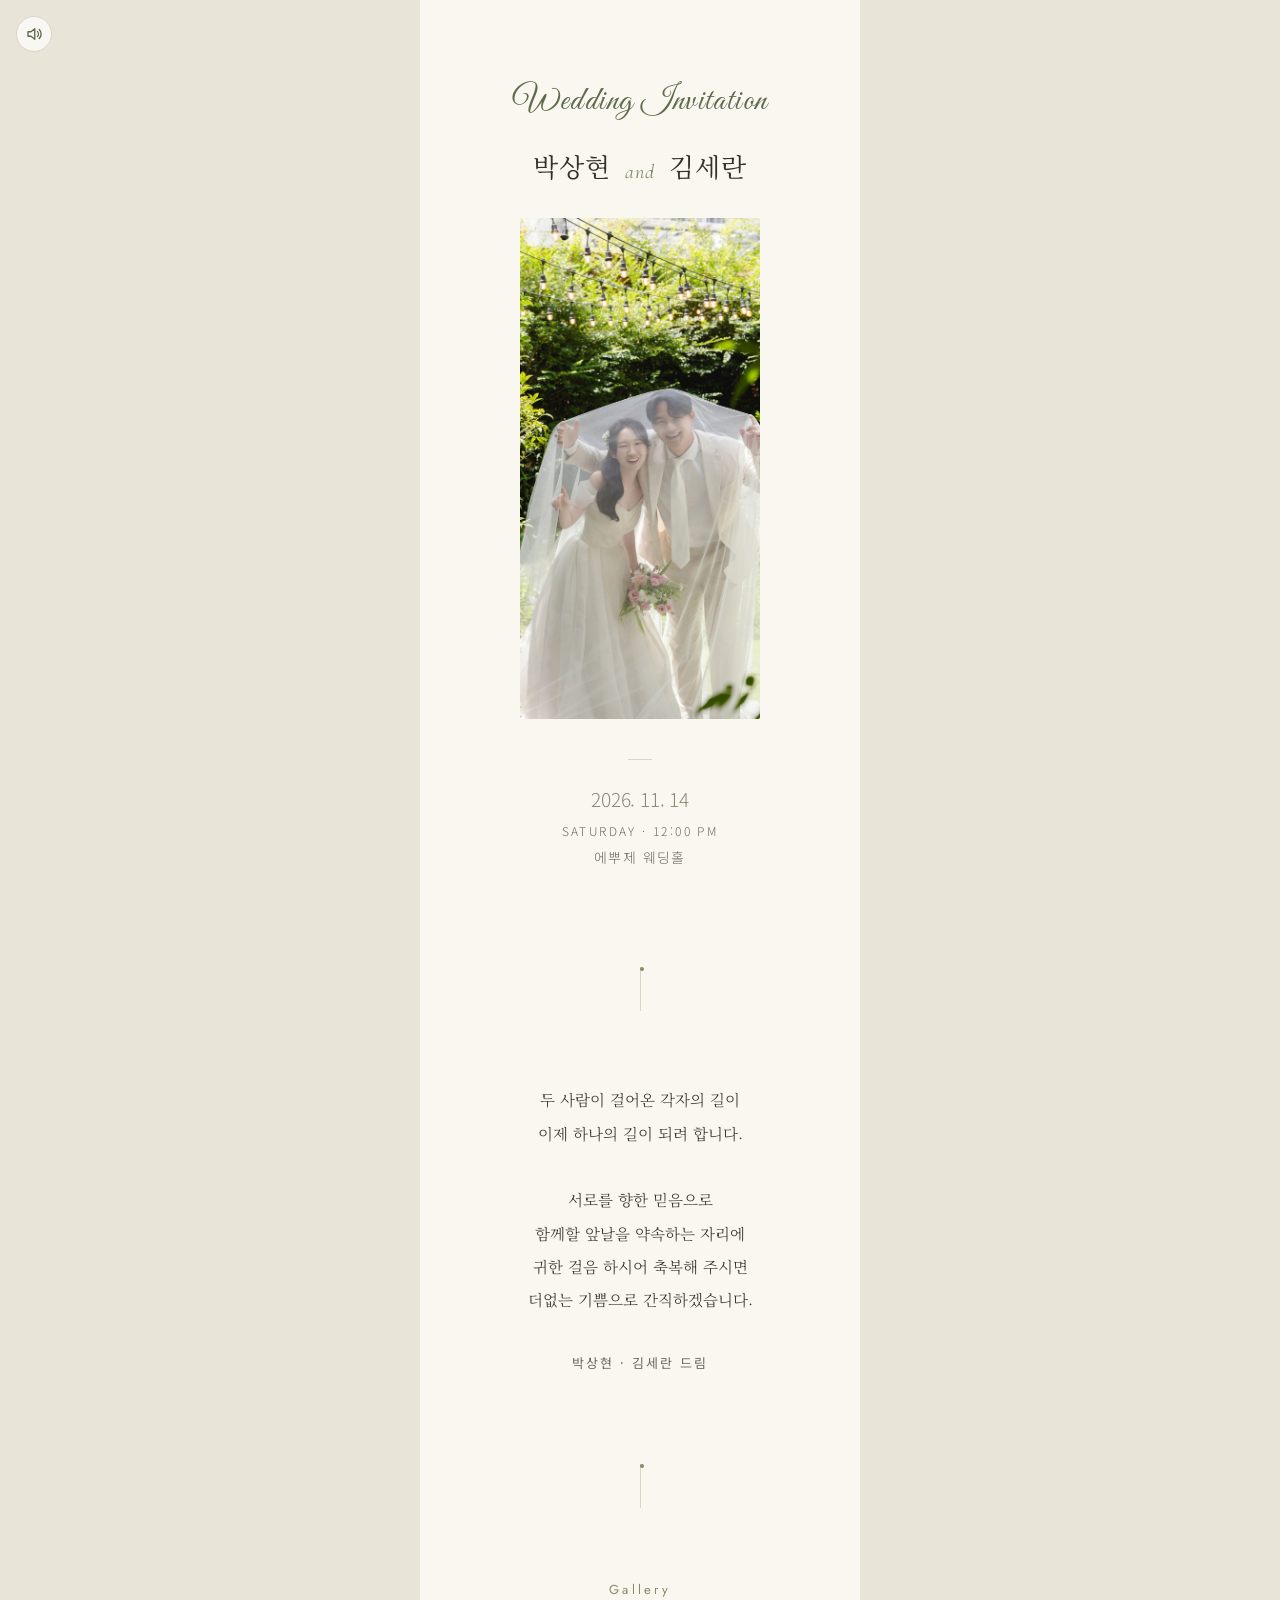
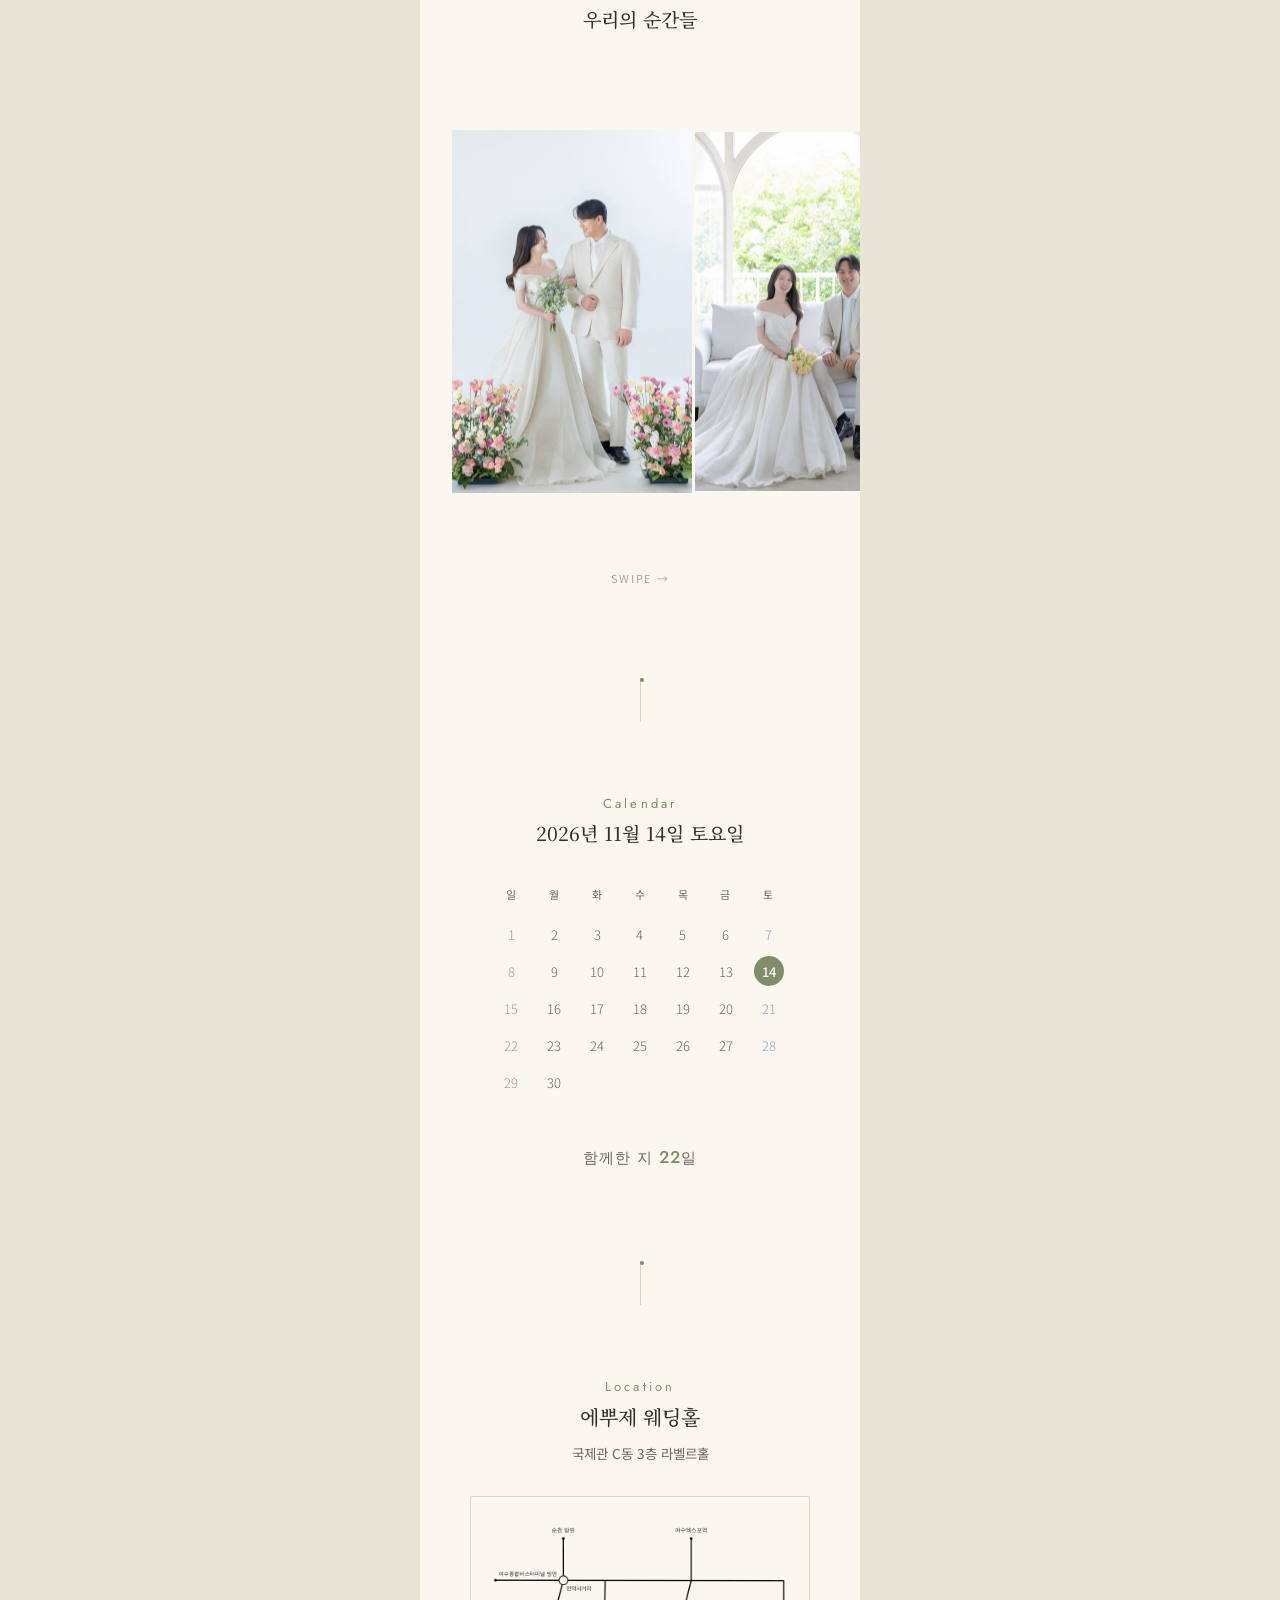
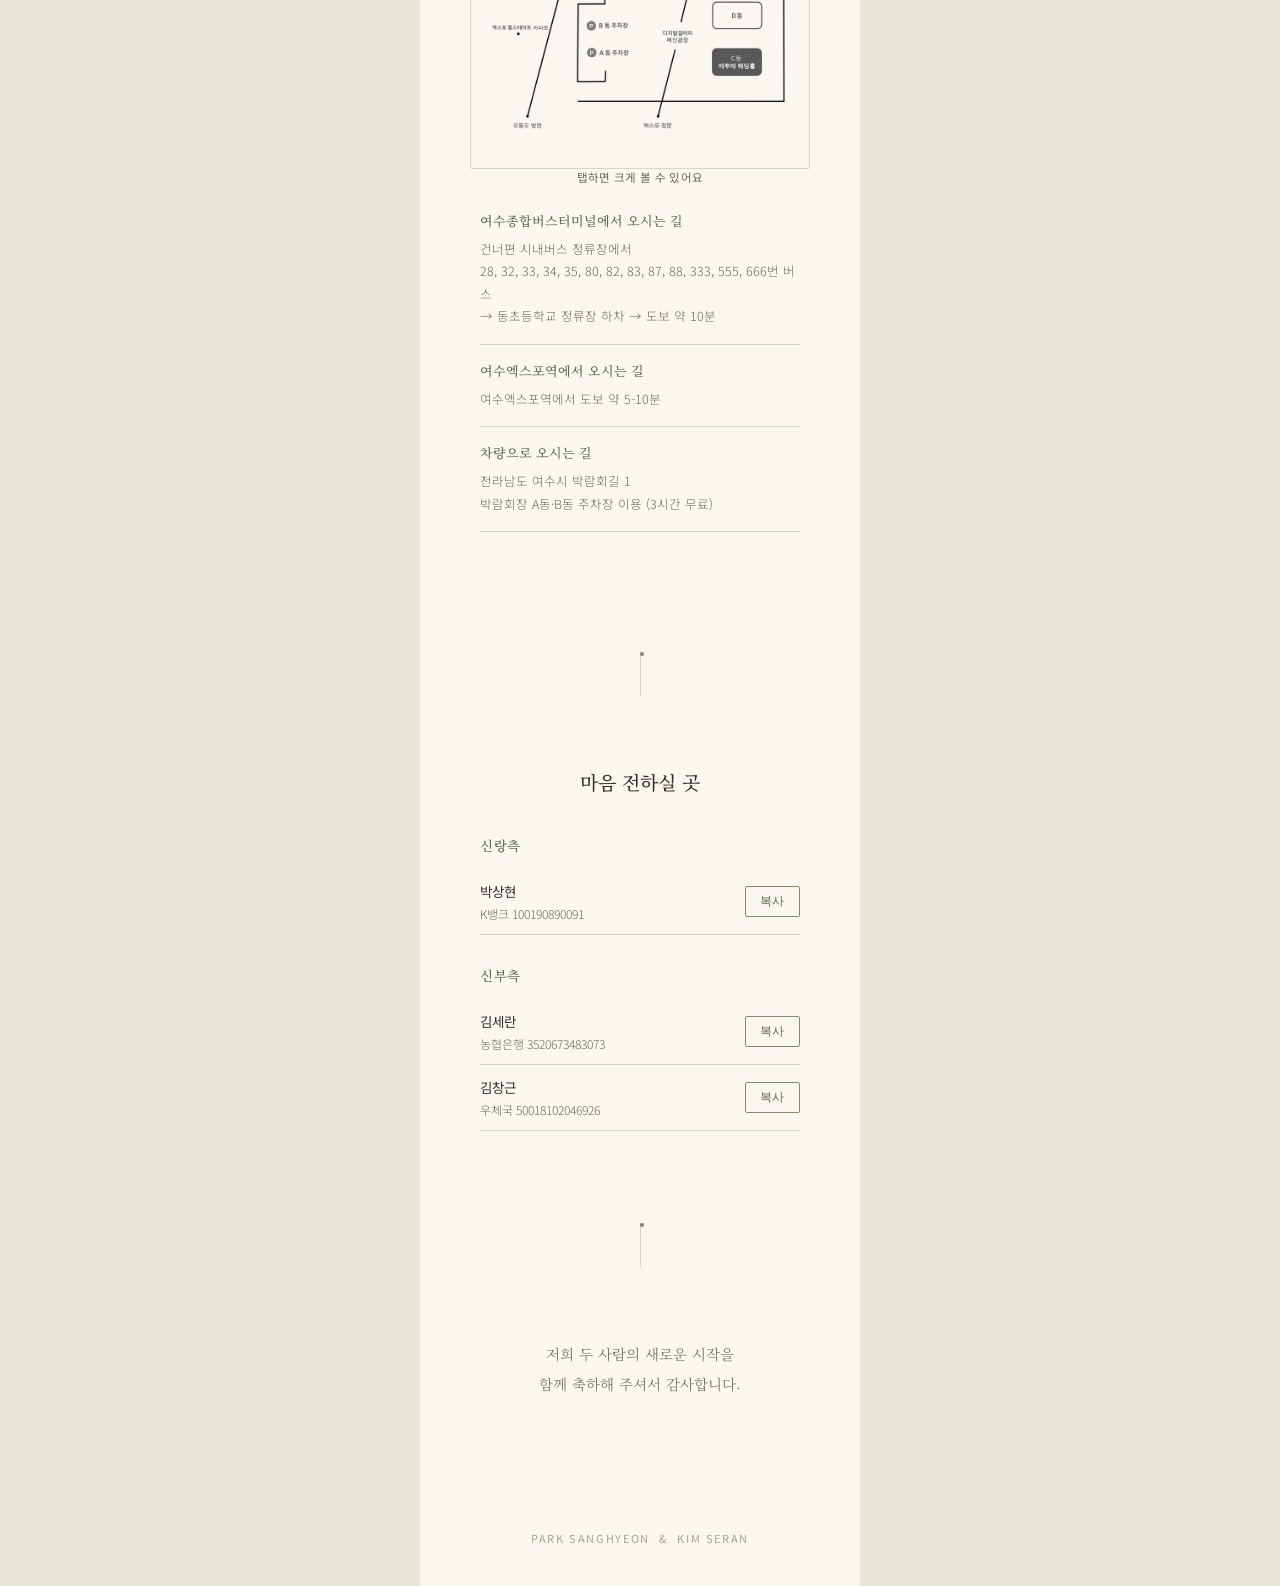
==== index.html @ cf0e5cd1 "Render hero/gallery photos into <canvas> to fully block image-save Even a CSS background-image wasn'" ====
<!DOCTYPE html>
<html lang="ko">
<head>
<meta charset="UTF-8">
<meta name="viewport" content="width=device-width, initial-scale=1.0, maximum-scale=1.0, user-scalable=no, viewport-fit=cover">
<title>박상현 그리고 김세란 결혼합니다</title>

<!-- Mobile app-like rendering -->
<meta name="theme-color" content="#FAF7F1">
<meta name="mobile-web-app-capable" content="yes">
<meta name="apple-mobile-web-app-capable" content="yes">
<meta name="apple-mobile-web-app-status-bar-style" content="default">
<meta name="apple-mobile-web-app-title" content="박상현 ♥ 김세란 결혼합니다">
<meta name="format-detection" content="telephone=no, date=no, address=no, email=no">
<meta name="description" content="2026년 11월 14일 토요일 낮 12시, 에뿌제 웨딩홀 국제관 C동 3층 라벨르홀에서 박상현 · 김세란 두 사람의 결혼식이 있습니다.">

<!-- Open Graph / KakaoTalk 공유 카드 -->
<meta property="og:type" content="website">
<meta property="og:title" content="박상현 ♥ 김세란 결혼합니다">
<meta property="og:description" content="2026년 11월 14일 토요일 낮 12시, 에뿌제 웨딩홀 국제관 C동 3층 라벨르홀">
<meta property="og:image" content="https://seho8387-zatsusou.github.io/mobileseran/images/hero.jpg">
<meta property="og:url" content="https://seho8387-zatsusou.github.io/mobileseran/">
<meta property="og:locale" content="ko_KR">

<link rel="preconnect" href="https://fonts.googleapis.com">
<link rel="preconnect" href="https://fonts.gstatic.com" crossorigin>
<link href="https://fonts.googleapis.com/css2?family=Song+Myung&family=Noto+Serif+KR:wght@300;400;500&family=Cormorant+Garamond:ital,wght@0,300;0,400;1,400&family=Jost:wght@300;400;500&family=Great+Vibes&family=Noto+Sans+KR:wght@300;400;500&display=swap" rel="stylesheet">
<link rel="stylesheet" href="style.css">
</head>
<body>
<div class="page">

  <section class="hero">
    <div class="eyebrow">Wedding Invitation</div>
    <div class="names">
      박상현
      <span class="amp">and</span>
      김세란
    </div>
    <div class="hero-photo">
      <canvas class="photo-bg" role="img" aria-label="박상현 김세란 웨딩 사진" data-src="images/hero.jpg" data-fit="cover"></canvas>
    </div>
    <div class="hero-date">
      2026. 11. 14
      <span>SATURDAY · 12:00 PM</span>
      <span class="venue-inline">에뿌제 웨딩홀</span>
    </div>
  </section>

  <div class="divider dot"></div>

  <section class="greeting">
    <p>
      두 사람이 걸어온 각자의 길이<br>
      이제 하나의 길이 되려 합니다.<br><br>
      서로를 향한 믿음으로<br>
      함께할 앞날을 약속하는 자리에<br>
      귀한 걸음 하시어 축복해 주시면<br>
      더없는 기쁨으로 간직하겠습니다.
    </p>
    <div class="sign">박상현 · 김세란 드림</div>
  </section>

  <div class="divider dot"></div>

  <section class="gallery">
    <div class="section-label">Gallery</div>
    <div class="section-title">우리의 순간들</div>
    <div class="gallery-scroll">
      <div class="photo-slot"><canvas class="photo-bg" role="img" aria-label="박상현 김세란 웨딩 사진 1" data-src="images/gallery-01.jpg" data-fit="contain"></canvas></div>
      <div class="photo-slot"><canvas class="photo-bg" role="img" aria-label="박상현 김세란 웨딩 사진 2" data-src="images/gallery-02.jpg" data-fit="contain"></canvas></div>
      <div class="photo-slot"><canvas class="photo-bg" role="img" aria-label="박상현 김세란 웨딩 사진 3" data-src="images/gallery-03.jpg" data-fit="contain"></canvas></div>
      <div class="photo-slot"><canvas class="photo-bg" role="img" aria-label="박상현 김세란 웨딩 사진 4" data-src="images/gallery-04.jpg" data-fit="contain"></canvas></div><div class="photo-slot"><canvas class="photo-bg" role="img" aria-label="박상현 김세란 웨딩 사진 추가" data-src="images/gallery-05.jpg" data-fit="contain"></canvas></div>
      <div class="photo-slot wide"><canvas class="photo-bg" role="img" aria-label="박상현 김세란 웨딩 사진 6" data-src="images/gallery-06.jpg" data-fit="contain"></canvas></div>
      <div class="photo-slot"><canvas class="photo-bg" role="img" aria-label="박상현 김세란 웨딩 사진 7" data-src="images/gallery-07.jpg" data-fit="contain"></canvas></div>
      <div class="photo-slot"><canvas class="photo-bg" role="img" aria-label="박상현 김세란 웨딩 사진 8" data-src="images/gallery-08.jpg" data-fit="contain"></canvas></div>
      <div class="photo-slot"><canvas class="photo-bg" role="img" aria-label="박상현 김세란 웨딩 사진 9" data-src="images/gallery-09.jpg" data-fit="contain"></canvas></div>
      <div class="photo-slot"><canvas class="photo-bg" role="img" aria-label="박상현 김세란 웨딩 사진 10" data-src="images/gallery-10.jpg" data-fit="contain"></canvas></div>
      <div class="photo-slot"><canvas class="photo-bg" role="img" aria-label="박상현 김세란 웨딩 사진 11" data-src="images/gallery-11.jpg" data-fit="contain"></canvas></div>
      <div class="photo-slot"><canvas class="photo-bg" role="img" aria-label="박상현 김세란 웨딩 사진 12" data-src="images/gallery-12.jpg" data-fit="contain"></canvas></div>
      <div class="photo-slot"><canvas class="photo-bg" role="img" aria-label="박상현 김세란 웨딩 사진 13" data-src="images/gallery-13.jpg" data-fit="contain"></canvas></div>
    </div>
    <div class="gallery-hint">SWIPE →</div>
  </section>

  <div class="divider dot"></div>

  <section class="when">
    <div class="section-label">Calendar</div>
    <div class="section-title">2026년 11월 14일 토요일</div>
    <table class="cal">
      <tr>
        <th class="sun">일</th><th>월</th><th>화</th><th>수</th><th>목</th><th>금</th><th class="sat">토</th>
      </tr>
      <tr>
        <td class="sun">1</td><td>2</td><td>3</td><td>4</td><td>5</td><td>6</td><td class="sat">7</td>
      </tr>
      <tr>
        <td class="sun">8</td><td>9</td><td>10</td><td>11</td><td>12</td><td>13</td><td class="mark"><span>14</span></td>
      </tr>
      <tr>
        <td class="sun">15</td><td>16</td><td>17</td><td>18</td><td>19</td><td>20</td><td class="sat">21</td>
      </tr>
      <tr>
        <td class="sun">22</td><td>23</td><td>24</td><td>25</td><td>26</td><td>27</td><td class="sat">28</td>
      </tr>
      <tr>
        <td class="sun">29</td><td>30</td><td></td><td></td><td></td><td></td><td class="sat"></td>
      </tr>
    </table>
    <div class="dday" id="ddayText">D-day 계산 중</div>
  </section>

  <div class="divider dot"></div>

  <section class="location">
    <div class="section-label">Location</div>
    <div class="venue-name">에뿌제 웨딩홀</div>
    <div class="venue-addr">
      국제관 C동 3층 라벨르홀
    </div>

<div class="map-illust">
      <img id="mapImg" src="images/map.png" alt="에뿌제 웨딩홀 오시는 길 약도" style="width:100%;height:auto;border-radius:2px;display:block;cursor:pointer;" />
    <div class="map-note">탭하면 크게 볼 수 있어요</div>
    </div>

    <div class="way-list">
      <div class="way-item">
        <div class="way-title">여수종합버스터미널에서 오시는 길</div>
        <div class="way-desc">건너편 시내버스 정류장에서<br>28, 32, 33, 34, 35, 80, 82, 83, 87, 88, 333, 555, 666번 버스<br>→ 동초등학교 정류장 하차 → 도보 약 10분</div>
      </div>
      <div class="way-item">
        <div class="way-title">여수엑스포역에서 오시는 길</div>
        <div class="way-desc">여수엑스포역에서 도보 약 5-10분</div>
      </div>
      <div class="way-item">
        <div class="way-title">차량으로 오시는 길</div>
        <div class="way-desc">전라남도 여수시 박람회길 1<br>박람회장 A동·B동 주차장 이용 (3시간 무료)</div>
      </div>
    </div>

  </section>

  <div class="divider dot"></div>

  <section class="account">
    <div class="section-title">마음 전하실 곳</div>

    <div class="acc-group">
      <div class="acc-side">신랑측</div>
      <div class="acc-row">
        <div class="acc-info">
          <span class="acc-name">박상현</span>
          <span class="acc-bank">K뱅크 100190890091</span>
        </div>
        <button class="copy-btn" data-num="100190890091">복사</button>
      </div>
    </div>

    <div class="acc-group">
      <div class="acc-side">신부측</div>
      <div class="acc-row">
        <div class="acc-info">
          <span class="acc-name">김세란</span>
          <span class="acc-bank">농협은행 3520673483073</span>
        </div>
        <button class="copy-btn" data-num="3520673483073">복사</button>
      </div>
      <div class="acc-row">
        <div class="acc-info">
          <span class="acc-name">김창근</span>
          <span class="acc-bank">우체국 50018102046926</span>
        </div>
        <button class="copy-btn" data-num="50018102046926">복사</button>
      </div>
    </div>
  </section>

  <div class="divider dot"></div>

  <section class="closing">
    <p>
      저희 두 사람의 새로운 시작을<br>
      함께 축하해 주셔서 감사합니다.
    </p>
  </section>

  <footer>PARK SANGHYEON &nbsp;&amp;&nbsp; KIM SERAN</footer>

</div>

<button class="bgm-toggle" id="bgmToggle" type="button" aria-label="배경음악 재생/정지" aria-pressed="true">
  <svg class="icon-on" viewBox="0 0 24 24" width="18" height="18" fill="none" stroke="currentColor" stroke-width="1.8" stroke-linecap="round" stroke-linejoin="round"><path d="M4 9v6h4l5 4V5L8 9H4z"/><path d="M16.5 8.5a5 5 0 0 1 0 7"/><path d="M19 6a8.5 8.5 0 0 1 0 12"/></svg>
  <svg class="icon-off" viewBox="0 0 24 24" width="18" height="18" fill="none" stroke="currentColor" stroke-width="1.8" stroke-linecap="round" stroke-linejoin="round"><path d="M4 9v6h4l5 4V5L8 9H4z"/><line x1="16" y1="9" x2="21" y2="14"/><line x1="21" y1="9" x2="16" y2="14"/></svg>
</button>
<audio id="bgmAudio" src="audio/bgm.mp3" loop preload="auto"></audio>

<div class="map-modal" id="mapModal">
  <button class="map-modal-close" type="button" aria-label="닫기">&times;</button>
  <img id="mapModalImg" src="images/map.png" alt="에뿌제 웨딩홀 오시는 길 약도">
</div>

<script src="script.js"></script>

</body>
</html>
---- style.css ----
:root{
    --bg: #FAF7F1;
    --ink: #33312C;
    --ink-soft: #6B685F;
    --sage: #808D69;
    --sage-deep: #5E6A4B;
    --line: #DAD4C4;
    --card: #FFFFFF;
  }
  *{ box-sizing: border-box; margin:0; padding:0; }
  /* Block the long-press "save image" menu everywhere except the map,
     which stays saveable on purpose. */
  img:not(#mapImg):not(#mapModalImg){
    -webkit-touch-callout: none;
    -webkit-user-select: none;
    user-select: none;
  }
  html,body{
    background: #E9E4D8;
    font-family: 'Noto Sans KR', sans-serif;
    color: var(--ink);
    -webkit-font-smoothing: antialiased;
    /* Block pinch/double-tap zoom on iOS Safari, which ignores the
       viewport meta's user-scalable=no. The map modal image opts back
       in with its own touch-action so its manual pinch-zoom still works. */
    touch-action: pan-x pan-y;
  }
  .page{
    max-width: 440px;
    margin: 0 auto;
    background: var(--bg);
    min-height: 100vh;
    min-height: 100dvh;
    position: relative;
    overflow: hidden;
    padding-top: env(safe-area-inset-top);
    padding-bottom: env(safe-area-inset-bottom);
  }
  section{
    padding: 72px 32px;
    position: relative;
  }
  .divider{
    width: 1px;
    height: 44px;
    background: var(--line);
    margin: 0 auto;
  }
  .divider.dot::after{
    content:'';
    display:block;
    width:4px;
    height:4px;
    border-radius:50%;
    background: var(--sage);
    margin: 20px auto 0;
  }

  /* Hero */
  .hero{
    padding: 90px 32px 80px;
    text-align:center;
  }
  .branch{
    width: 120px;
    margin: 0 auto 28px;
    display:block;
    opacity: 0.85;
  }
  .eyebrow{
    font-family: 'Great Vibes', cursive;
    font-weight: 400;
    letter-spacing: 0.04em;
    font-size: 34px;
    color: var(--sage-deep);
    margin-bottom: 14px;
    transform: translateY(-10px);
  }
  .names{
    font-family: 'Noto Serif KR', serif;
    font-weight: 400;
    font-size: 26px;
    letter-spacing: 0.04em;
    display: flex;
    align-items: center;
    justify-content: center;
    gap: 14px;
  }
  .amp{
    display:inline-block;
    font-family: 'Cormorant Garamond', serif;
    font-style: italic;
    font-size: 20px;
    color: var(--sage);
    margin: 6px 0;
    transform: translateY(6px);
  }
  .hero-photo{
    width: 240px;
    /* padding-top % instead of aspect-ratio: a <div> has no intrinsic
       ratio the way an <img> does, and aspect-ratio isn't reliably
       supported in every in-app WebView, so fall back to the classic
       ratio-box technique (percentage padding resolves against width
       in every browser). 4/3 of the 240px width. */
    height: 0;
    padding-top: 133.333%;
    position: relative;
    margin: 34px auto 0;
    border-radius: 2px;
    background: #F4F1E9;
    overflow: hidden;
  }
  .photo-bg{
    position: absolute;
    inset: 0;
    width: 100%;
    height: 100%;
    display: block;
    -webkit-touch-callout: none;
    -webkit-user-select: none;
    user-select: none;
  }
  .hero-photo span{
    font-family: 'Jost', sans-serif;
    font-size: 12px;
    letter-spacing: 0.05em;
    color: #A9A392;
  }
  .hero-date{
    margin-top: 40px;
    padding-top: 26px;
    position: relative;
    font-family: 'Noto Sans KR', sans-serif;
    font-weight: 300;
    font-size: 19px;
    letter-spacing: -0.01em;
    color: #8B8879;
  }
  .hero-date::before{
    content:'';
    position:absolute;
    top:0; left:50%;
    transform: translateX(-50%);
    width: 24px;
    height: 1px;
    background: var(--line);
  }
  .hero-date span{
    display:block;
    font-family: 'Noto Sans KR', sans-serif;
    font-weight: 300;
    font-size: 12px;
    letter-spacing: 0.2em;
    margin-top: 10px;
    color: var(--ink-soft);
  }
  .hero-date span.venue{
    font-size: 10px;
    letter-spacing: 0.1em;
    margin-top: 6px;
    color: #A9A392;
  }
  .hero-date span.venue-inline{
    display: block;
    margin-top: 8px;
    font-family: 'Noto Sans KR', sans-serif;
    font-weight: 300;
    font-size: 14px;
    letter-spacing: 0.1em;
    color: var(--ink-soft);
  }

  /* Greeting */
  .greeting{
    text-align:center;
  }
  .greeting p{
    font-family: 'Noto Serif KR', serif;
    font-weight: 300;
    font-size: 15.5px;
    line-height: 2.15;
    color: var(--ink);
  }
  .greeting .sign{
    margin-top: 36px;
    font-size: 13px;
    letter-spacing: 0.15em;
    color: var(--ink-soft);
  }

  /* Calendar / D-day */
  .when{
    text-align:center;
  }
  .section-label{
    font-family: 'Jost', sans-serif;
    font-weight: 400;
    font-size: 13px;
    letter-spacing: 0.25em;
    color: var(--sage);
    margin-bottom: 6px;
  }
  .section-title{
    font-family: 'Noto Serif KR', serif;
    font-size: 19px;
    font-weight: 500;
    margin-bottom: 40px;
  }
  .cal{
    width: 100%;
    max-width: 300px;
    margin: 0 auto;
    border-collapse: collapse;
    font-size: 13px;
  }
  .cal th{
    font-weight: 400;
    color: var(--ink-soft);
    padding-bottom: 14px;
    font-size: 11px;
    letter-spacing: 0.05em;
  }
  .cal td{
    padding: 9px 0;
    color: var(--ink-soft);
    font-weight: 300;
  }
  .cal td.sat{ color: #8FA3C4; }
  .cal td.sun{ color: #C48F8F; }
  .cal td.mark{
    position: relative;
    color: var(--bg);
    font-weight: 500;
  }
  .cal td.mark::before{
    content:'';
    position:absolute;
    top:50%; left:50%;
    transform: translate(-50%,-50%);
    width: 30px; height: 30px;
    border-radius: 50%;
    background: var(--sage);
    z-index: 0;
  }
  .cal td.mark span{ position:relative; z-index:1; }

  .dday{
    margin-top: 44px;
    font-family: 'Jost', sans-serif;
    font-weight: 300;
    font-size: 15px;
    letter-spacing: 0.06em;
    color: var(--ink-soft);
  }
  .dday b{
    color: var(--sage);
    font-weight: 500;
    font-size: 17px;
  }
  .dday-label{
    font-family: 'Noto Serif KR', serif;
    font-weight: 300;
  }

  /* Location */
  .location{
    text-align:center;
  }
  .venue-name{
    font-family: 'Noto Serif KR', serif;
    font-size: 20px;
    font-weight: 500;
    margin-bottom: 10px;
  }
  .venue-addr{
    font-size: 13.5px;
    color: var(--ink-soft);
    line-height: 1.9;
    margin-bottom: 30px;
  }
  .map-btn{
    display: inline-block;
    padding: 13px 30px;
    border: 1px solid var(--sage);
    color: var(--sage-deep);
    font-size: 13px;
    letter-spacing: 0.1em;
    text-decoration: none;
    border-radius: 2px;
    transition: all .2s ease;
  }
  .map-btn:hover{
    background: var(--sage);
    color: #fff;
  }
  .way-list{
    max-width: 320px;
    margin: 10px auto 28px;
    text-align: left;
  }
  .way-item{
    padding: 16px 0;
    border-bottom: 1px solid var(--line);
  }
  .way-item:first-child{
    border-top: none;
  }
  .way-title{
    font-family: 'Noto Serif KR', serif;
    font-size: 13px;
    font-weight: 500;
    color: var(--sage-deep);
    margin-bottom: 8px;
  }
  .way-desc{
    font-size: 12.5px;
    line-height: 1.8;
    color: var(--ink-soft);
    font-weight: 300;
  }
  .map-photo-slot{
    margin: 28px auto 0;
    max-width: 340px;
    aspect-ratio: 4 / 3;
    border: 1px dashed var(--line);
    border-radius: 2px;
    background: #F4F1E9;
    display:flex;
    align-items:center;
    justify-content:center;
  }
  .map-photo-slot span{
    font-family: 'Cormorant Garamond', serif;
    font-style: italic;
    font-size: 12px;
    color: #A9A392;
  }
  .map-illust{
    margin: 28px auto 0;
    max-width: 340px;
  }
  .map-illust svg, .map-illust img{
    width: 100%;
    height: auto;
    border: 1px solid var(--line);
    border-radius: 2px;
    display: block;
  }
  .map-note{
    margin-top: 0;
    font-size: 11.5px;
    letter-spacing: 0.03em;
    color: var(--ink-soft);
  }
  .map-modal{
    display: none;
    position: fixed;
    inset: 0;
    background: rgba(0,0,0,0.85);
    z-index: 999;
    align-items: center;
    justify-content: center;
    padding: 24px;
    overflow: auto;
    cursor: pointer;
    -webkit-overflow-scrolling: touch;
  }
  .map-modal.open{
    display: flex;
  }
  .map-modal img{
    max-width: 100%;
    max-height: 100%;
    border-radius: 4px;
    display: block;
    touch-action: none;
    transform-origin: center center;
    transition: transform .25s ease;
  }
  .bgm-toggle{
    position: fixed;
    top: calc(env(safe-area-inset-top) + 16px);
    left: 16px;
    z-index: 1000;
    width: 36px;
    height: 36px;
    border: 1px solid var(--line);
    border-radius: 50%;
    background: rgba(255,255,255,0.7);
    backdrop-filter: blur(4px);
    -webkit-backdrop-filter: blur(4px);
    color: var(--sage-deep);
    display: flex;
    align-items: center;
    justify-content: center;
    cursor: pointer;
  }
  .bgm-toggle .icon-off{ display: none; }
  .bgm-toggle.paused .icon-on{ display: none; }
  .bgm-toggle.paused .icon-off{ display: block; }
  .map-modal-close{
    position: fixed;
    top: 16px;
    right: 16px;
    width: 32px;
    height: 32px;
    border: none;
    border-radius: 50%;
    background: rgba(255,255,255,0.15);
    color: #fff;
    font-size: 20px;
    line-height: 1;
    display: flex;
    align-items: center;
    justify-content: center;
    cursor: pointer;
  }

  /* Gallery */
  .gallery{
    text-align:center;
  }
  .gallery-scroll{
    display:flex;
    gap: 3px;
    overflow-x: auto;
    scroll-snap-type: x mandatory;
    padding: 4px 32px 20px;
    margin: 0 -32px;
    -webkit-overflow-scrolling: touch;
    scrollbar-width: none;
    /* Explicit per-element pinch-zoom block; nested scroll containers
       don't always inherit the html/body touch-action reliably. */
    touch-action: pan-x pan-y;
  }
  .gallery-scroll::-webkit-scrollbar{
    display: none;
  }
  .photo-slot{
    flex: 0 0 auto;
    scroll-snap-align: center;
    width: 240px;
    /* padding-top % ratio box — see .hero-photo for why. 5/4 of the
       240px width. */
    height: 0;
    padding-top: 125%;
    position: relative;
    border-radius: 2px;
    background: var(--bg);
    overflow: hidden;
  }
  .photo-slot.wide{
    width: 340px;
    /* 2/3 of the 340px width. */
    padding-top: 66.667%;
    margin-left: 3px;
    margin-right: 3px;
  }
  .photo-slot span{
    font-family: 'Jost', sans-serif;
    font-size: 12px;
    letter-spacing: 0.05em;
    color: #A9A392;
  }
  .gallery-hint{
    font-size: 11px;
    letter-spacing: 0.15em;
    color: #A9A392;
    margin-top: 4px;
  }

  /* Account */
  .account{
    text-align:center;
  }
  .acc-group{
    max-width: 320px;
    margin: 0 auto 30px;
    text-align: left;
  }
  .acc-group:last-child{ margin-bottom: 0; }
  .acc-side{
    font-family: 'Noto Serif KR', serif;
    font-size: 13.5px;
    font-weight: 500;
    color: var(--sage-deep);
    margin-bottom: 14px;
    letter-spacing: 0.05em;
  }
  .acc-row{
    display:flex;
    align-items:center;
    justify-content: space-between;
    padding: 12px 0;
    border-bottom: 1px solid var(--line);
  }
  .acc-info{
    display:flex;
    flex-direction: column;
    gap: 4px;
  }
  .acc-name{
    font-size: 13.5px;
    color: var(--ink);
  }
  .acc-bank{
    font-size: 12px;
    color: var(--ink-soft);
    font-weight: 300;
  }
  .copy-btn{
    flex-shrink: 0;
    padding: 7px 14px;
    font-size: 11.5px;
    letter-spacing: 0.05em;
    color: var(--sage-deep);
    background: transparent;
    border: 1px solid var(--sage);
    border-radius: 2px;
    cursor: pointer;
  }
  .copy-btn:active{
    background: var(--sage);
    color: #fff;
  }

  /* Closing */
  .closing{
    text-align:center;
    padding-bottom: 100px;
  }
  .closing p{
    font-family: 'Noto Serif KR', serif;
    font-weight: 300;
    font-size: 14.5px;
    line-height: 2.1;
    color: var(--ink-soft);
  }
  .closing .branch{
    width: 90px;
    margin-top: 40px;
    transform: scaleY(-1);
  }
  footer{
    text-align:center;
    padding: 30px 0 40px;
    font-size: 11px;
    letter-spacing: 0.15em;
    color: #A9A392;
  }
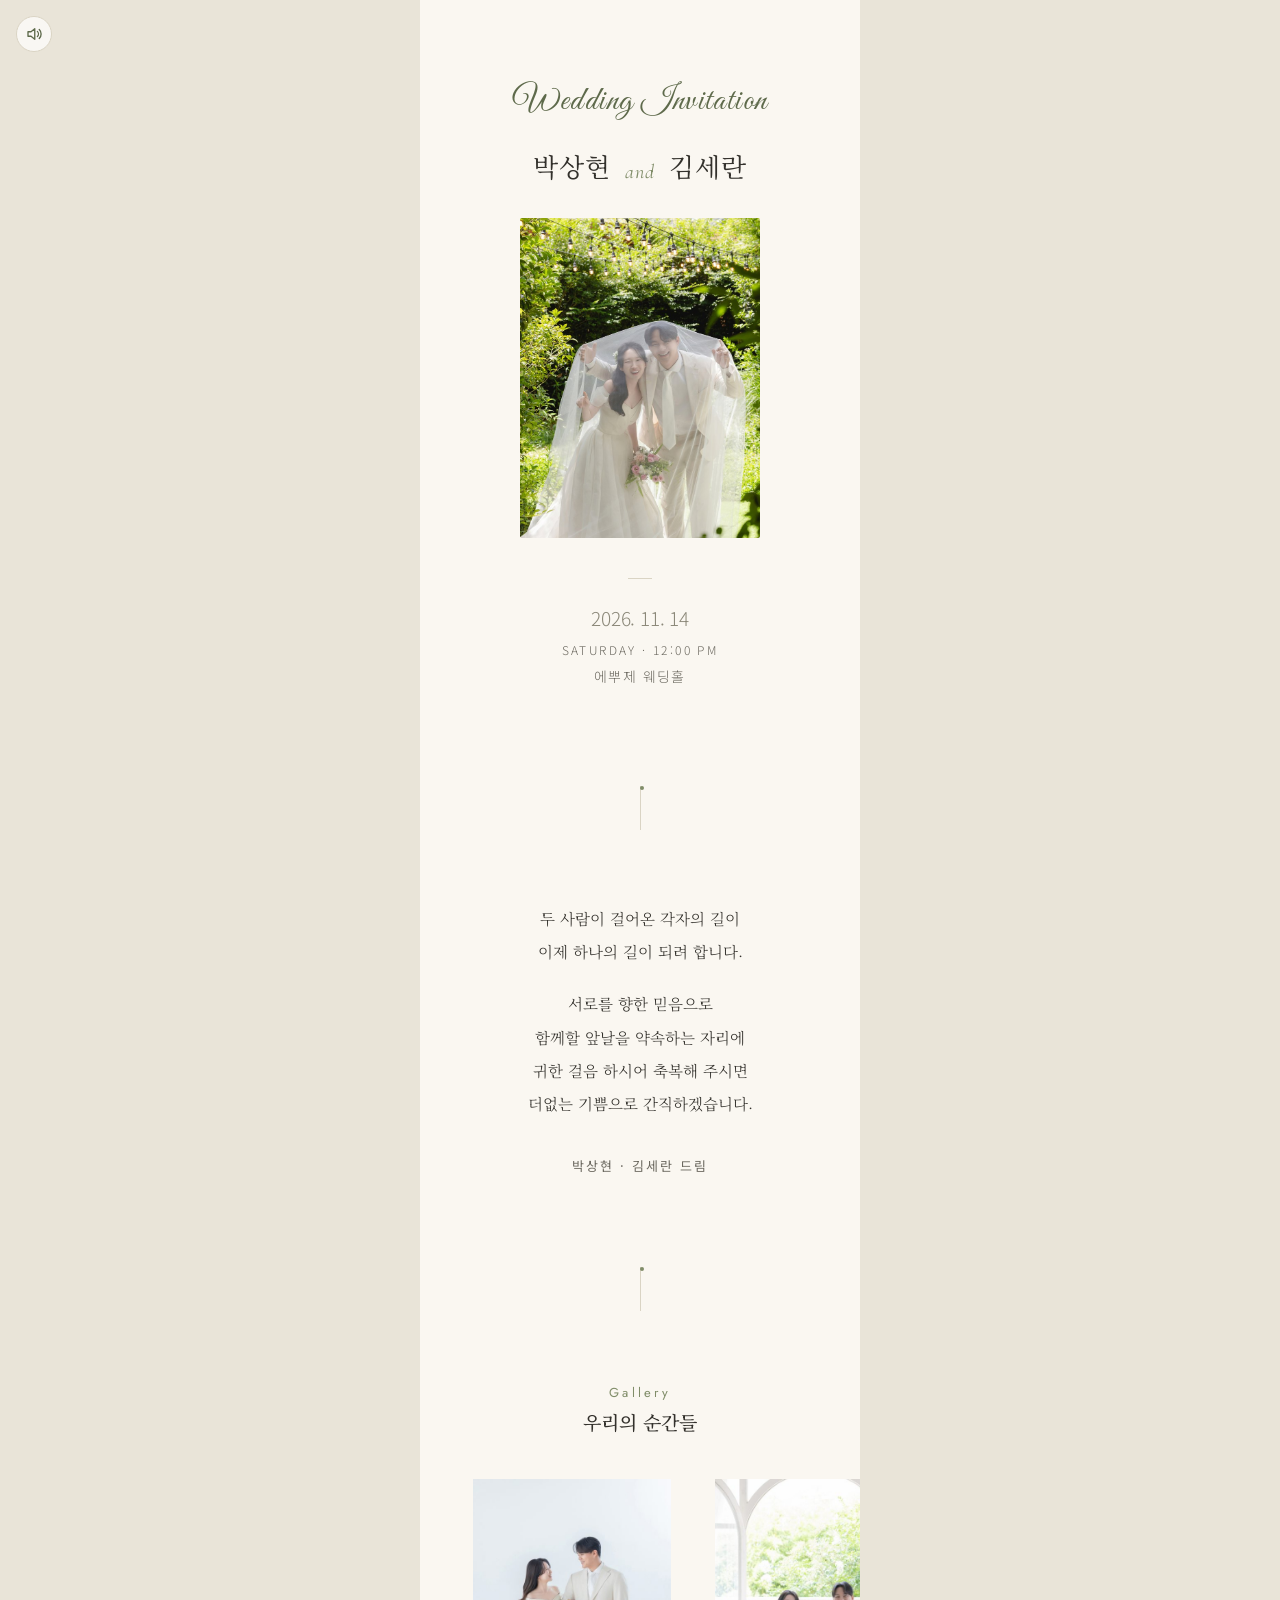
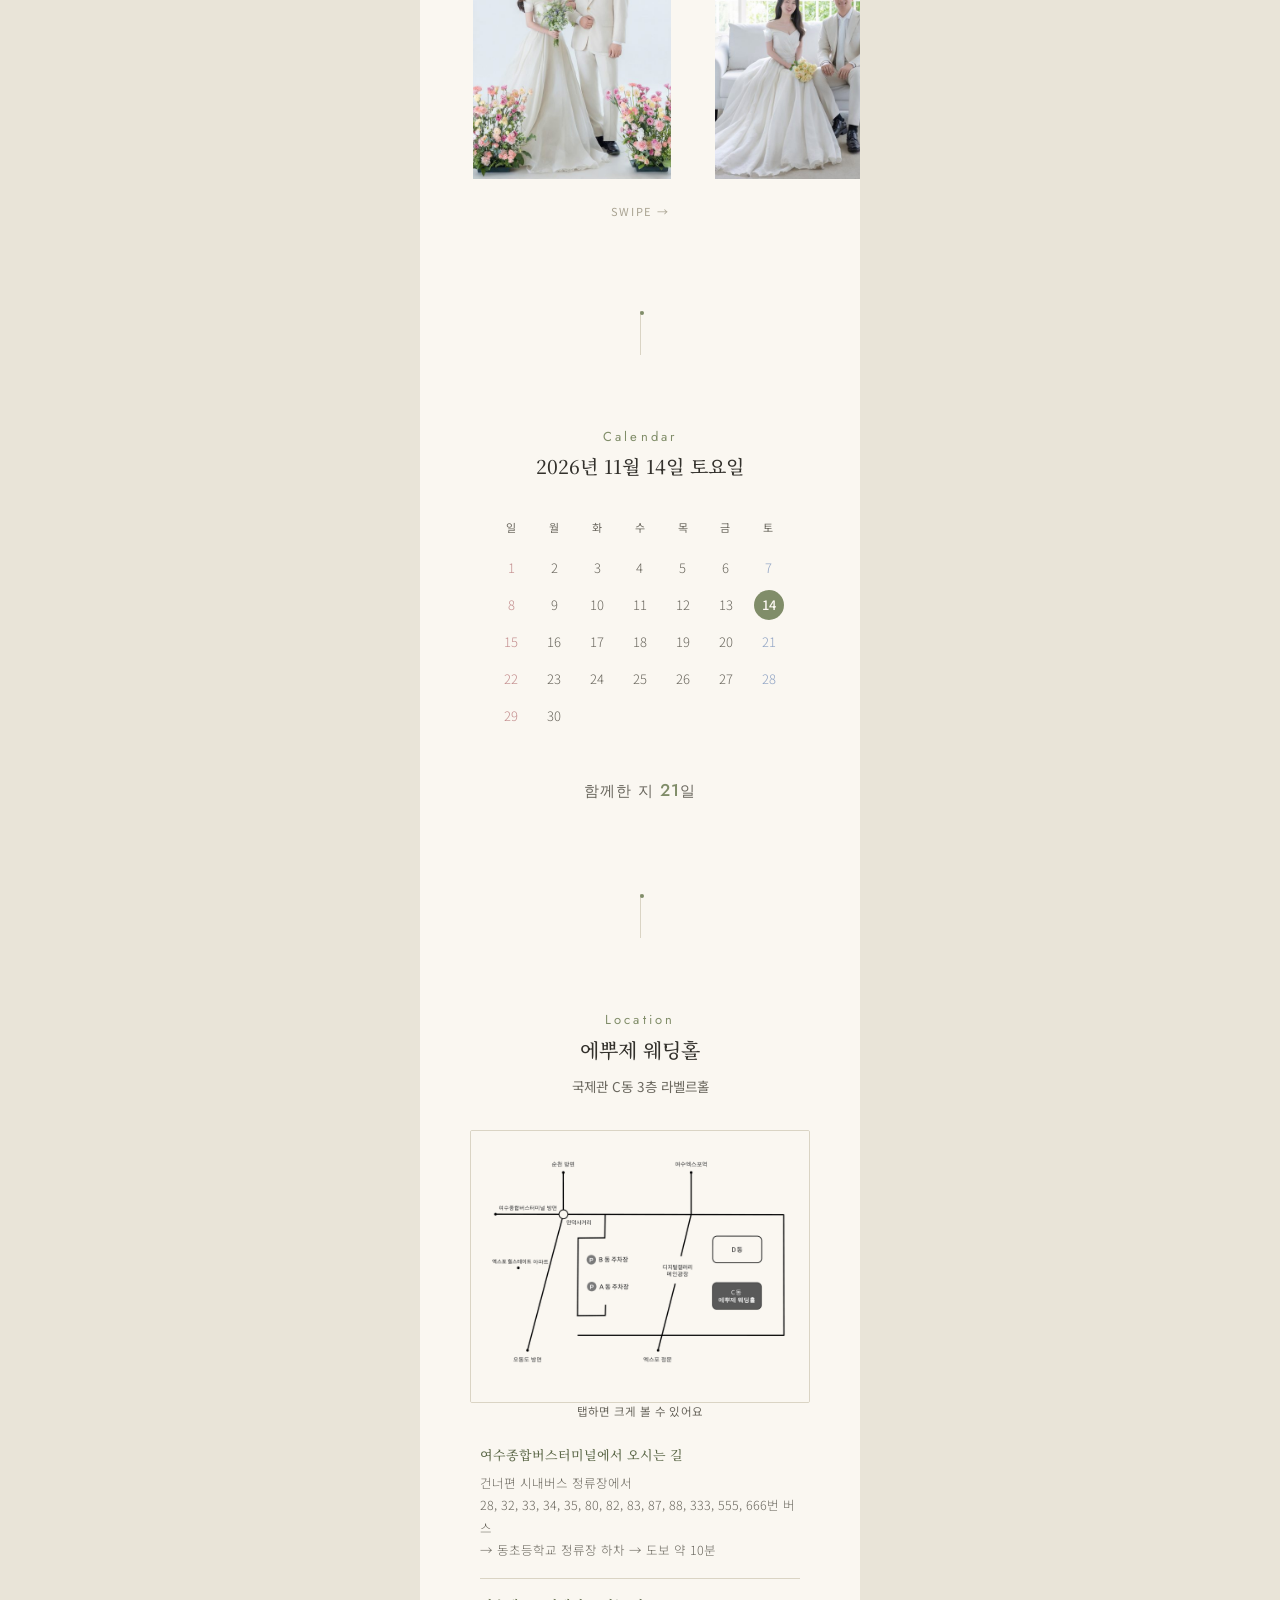
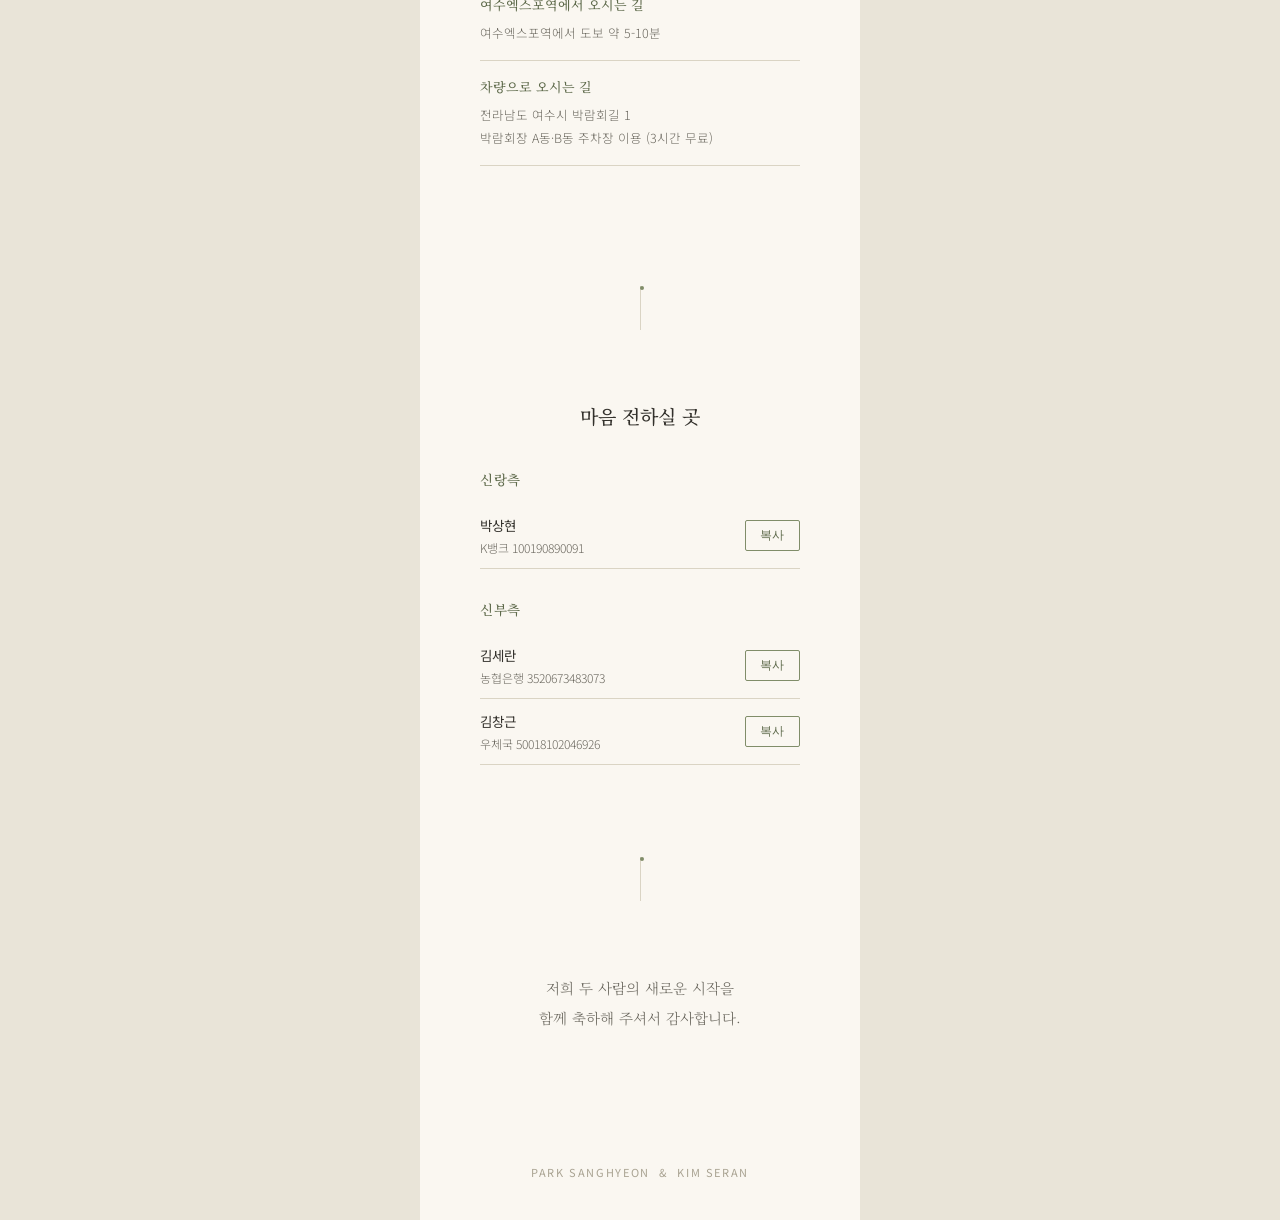
==== commit c9e3c35a: "Add subtle motion: scroll reveal, hero intro, line stagger, D-day count-up, button ripple - Scroll f" ====
--- a/index.html
+++ b/index.html
@@ -47,23 +47,23 @@
     </div>
   </section>
 
-  <div class="divider dot"></div>
-
-  <section class="greeting">
-    <p>
-      두 사람이 걸어온 각자의 길이<br>
-      이제 하나의 길이 되려 합니다.<br><br>
-      서로를 향한 믿음으로<br>
-      함께할 앞날을 약속하는 자리에<br>
-      귀한 걸음 하시어 축복해 주시면<br>
-      더없는 기쁨으로 간직하겠습니다.
+  <div class="divider dot reveal"></div>
+
+  <section class="greeting reveal">
+    <p class="greeting-lines">
+      <span class="line">두 사람이 걸어온 각자의 길이</span>
+      <span class="line">이제 하나의 길이 되려 합니다.</span>
+      <span class="line gap">서로를 향한 믿음으로</span>
+      <span class="line">함께할 앞날을 약속하는 자리에</span>
+      <span class="line">귀한 걸음 하시어 축복해 주시면</span>
+      <span class="line">더없는 기쁨으로 간직하겠습니다.</span>
     </p>
     <div class="sign">박상현 · 김세란 드림</div>
   </section>
 
-  <div class="divider dot"></div>
-
-  <section class="gallery">
+  <div class="divider dot reveal"></div>
+
+  <section class="gallery reveal">
     <div class="section-label">Gallery</div>
     <div class="section-title">우리의 순간들</div>
     <div class="gallery-scroll">
@@ -83,9 +83,9 @@
     <div class="gallery-hint">SWIPE →</div>
   </section>
 
-  <div class="divider dot"></div>
-
-  <section class="when">
+  <div class="divider dot reveal"></div>
+
+  <section class="when reveal">
     <div class="section-label">Calendar</div>
     <div class="section-title">2026년 11월 14일 토요일</div>
     <table class="cal">
@@ -111,9 +111,9 @@
     <div class="dday" id="ddayText">D-day 계산 중</div>
   </section>
 
-  <div class="divider dot"></div>
-
-  <section class="location">
+  <div class="divider dot reveal"></div>
+
+  <section class="location reveal">
     <div class="section-label">Location</div>
     <div class="venue-name">에뿌제 웨딩홀</div>
     <div class="venue-addr">
@@ -142,9 +142,9 @@
 
   </section>
 
-  <div class="divider dot"></div>
-
-  <section class="account">
+  <div class="divider dot reveal"></div>
+
+  <section class="account reveal">
     <div class="section-title">마음 전하실 곳</div>
 
     <div class="acc-group">
@@ -177,9 +177,9 @@
     </div>
   </section>
 
-  <div class="divider dot"></div>
-
-  <section class="closing">
+  <div class="divider dot reveal"></div>
+
+  <section class="closing reveal">
     <p>
       저희 두 사람의 새로운 시작을<br>
       함께 축하해 주셔서 감사합니다.
--- a/style.css
+++ b/style.css
@@ -56,6 +56,27 @@
     margin: 20px auto 0;
   }
 
+  /* Scroll-triggered fade-up. JS adds .revealed once an element with
+     .reveal scrolls into view (see script.js); everything below is a
+     fallback so content is never actually hidden without JS. */
+  .reveal{
+    opacity: 0;
+    transform: translateY(24px);
+    transition: opacity .7s cubic-bezier(.22,.61,.36,1), transform .7s cubic-bezier(.22,.61,.36,1);
+  }
+  .reveal.revealed{
+    opacity: 1;
+    transform: translateY(0);
+  }
+  @media (prefers-reduced-motion: reduce){
+    .reveal, .reveal *, .hero *, .copy-btn, .bgm-toggle, .greeting-lines .line, .ripple{
+      animation: none !important;
+      transition: none !important;
+    }
+    .reveal, .greeting-lines .line{ opacity: 1; transform: none; }
+    .ripple{ display: none; }
+  }
+
   /* Hero */
   .hero{
     padding: 90px 32px 80px;
@@ -67,6 +88,22 @@
     display:block;
     opacity: 0.85;
   }
+  /* Intro: hero elements fade + rise in on load, staggered. Runs purely
+     off CSS (no JS wait) so it can't be delayed by scripts/images. */
+  @keyframes heroIn{
+    from{ opacity: 0; transform: translateY(18px); }
+    to{ opacity: 1; transform: translateY(0); }
+  }
+  @keyframes heroInEyebrow{
+    /* .eyebrow has its own static translateY(-10px) baseline offset, so
+       bake it into this keyframe's end state instead of overwriting it. */
+    from{ opacity: 0; transform: translateY(8px); }
+    to{ opacity: 1; transform: translateY(-10px); }
+  }
+  .hero .names{ animation: heroIn .8s cubic-bezier(.22,.61,.36,1) .25s backwards; }
+  .hero .hero-photo{ animation: heroIn .8s cubic-bezier(.22,.61,.36,1) .4s backwards; }
+  .hero .hero-date{ animation: heroIn .8s cubic-bezier(.22,.61,.36,1) .55s backwards; }
+
   .eyebrow{
     font-family: 'Great Vibes', cursive;
     font-weight: 400;
@@ -75,6 +112,7 @@
     color: var(--sage-deep);
     margin-bottom: 14px;
     transform: translateY(-10px);
+    animation: heroInEyebrow .8s cubic-bezier(.22,.61,.36,1) .1s backwards;
   }
   .names{
     font-family: 'Noto Serif KR', serif;
@@ -97,13 +135,7 @@
   }
   .hero-photo{
     width: 240px;
-    /* padding-top % instead of aspect-ratio: a <div> has no intrinsic
-       ratio the way an <img> does, and aspect-ratio isn't reliably
-       supported in every in-app WebView, so fall back to the classic
-       ratio-box technique (percentage padding resolves against width
-       in every browser). 4/3 of the 240px width. */
-    height: 0;
-    padding-top: 133.333%;
+    aspect-ratio: 3 / 4;
     position: relative;
     margin: 34px auto 0;
     border-radius: 2px;
@@ -181,6 +213,26 @@
     line-height: 2.15;
     color: var(--ink);
   }
+  /* Lines fade up one at a time once .greeting scrolls into view (see
+     the shared .reveal handling in script.js, which toggles .revealed
+     on this section). */
+  .greeting-lines .line{
+    display: block;
+    opacity: 0;
+    transform: translateY(14px);
+    transition: opacity .6s ease, transform .6s ease;
+  }
+  .greeting.revealed .greeting-lines .line{
+    opacity: 1;
+    transform: translateY(0);
+  }
+  .greeting-lines .line.gap{ margin-top: 1.2em; }
+  .greeting-lines .line:nth-child(1){ transition-delay: .05s; }
+  .greeting-lines .line:nth-child(2){ transition-delay: .15s; }
+  .greeting-lines .line:nth-child(3){ transition-delay: .25s; }
+  .greeting-lines .line:nth-child(4){ transition-delay: .35s; }
+  .greeting-lines .line:nth-child(5){ transition-delay: .45s; }
+  .greeting-lines .line:nth-child(6){ transition-delay: .55s; }
   .greeting .sign{
     margin-top: 36px;
     font-size: 13px;
@@ -394,7 +446,10 @@
     align-items: center;
     justify-content: center;
     cursor: pointer;
-  }
+    overflow: hidden;
+    transition: transform .15s ease;
+  }
+  .bgm-toggle:active{ transform: scale(0.9); }
   .bgm-toggle .icon-off{ display: none; }
   .bgm-toggle.paused .icon-on{ display: none; }
   .bgm-toggle.paused .icon-off{ display: block; }
@@ -422,6 +477,7 @@
   }
   .gallery-scroll{
     display:flex;
+    align-items: center;
     gap: 3px;
     overflow-x: auto;
     scroll-snap-type: x mandatory;
@@ -440,10 +496,7 @@
     flex: 0 0 auto;
     scroll-snap-align: center;
     width: 240px;
-    /* padding-top % ratio box — see .hero-photo for why. 5/4 of the
-       240px width. */
-    height: 0;
-    padding-top: 125%;
+    aspect-ratio: 4 / 5;
     position: relative;
     border-radius: 2px;
     background: var(--bg);
@@ -451,8 +504,7 @@
   }
   .photo-slot.wide{
     width: 340px;
-    /* 2/3 of the 340px width. */
-    padding-top: 66.667%;
+    aspect-ratio: 3 / 2;
     margin-left: 3px;
     margin-right: 3px;
   }
@@ -509,6 +561,8 @@
     font-weight: 300;
   }
   .copy-btn{
+    position: relative;
+    overflow: hidden;
     flex-shrink: 0;
     padding: 7px 14px;
     font-size: 11.5px;
@@ -518,10 +572,25 @@
     border: 1px solid var(--sage);
     border-radius: 2px;
     cursor: pointer;
+    transition: transform .15s ease, background .15s ease, color .15s ease;
   }
   .copy-btn:active{
     background: var(--sage);
     color: #fff;
+    transform: scale(0.94);
+  }
+  /* Ripple JS adds on pointerdown to .copy-btn / .bgm-toggle. */
+  .ripple{
+    position: absolute;
+    border-radius: 50%;
+    background: currentColor;
+    opacity: 0.25;
+    transform: scale(0);
+    animation: rippleAnim .5s ease-out forwards;
+    pointer-events: none;
+  }
+  @keyframes rippleAnim{
+    to{ transform: scale(1); opacity: 0; }
   }
 
   /* Closing */
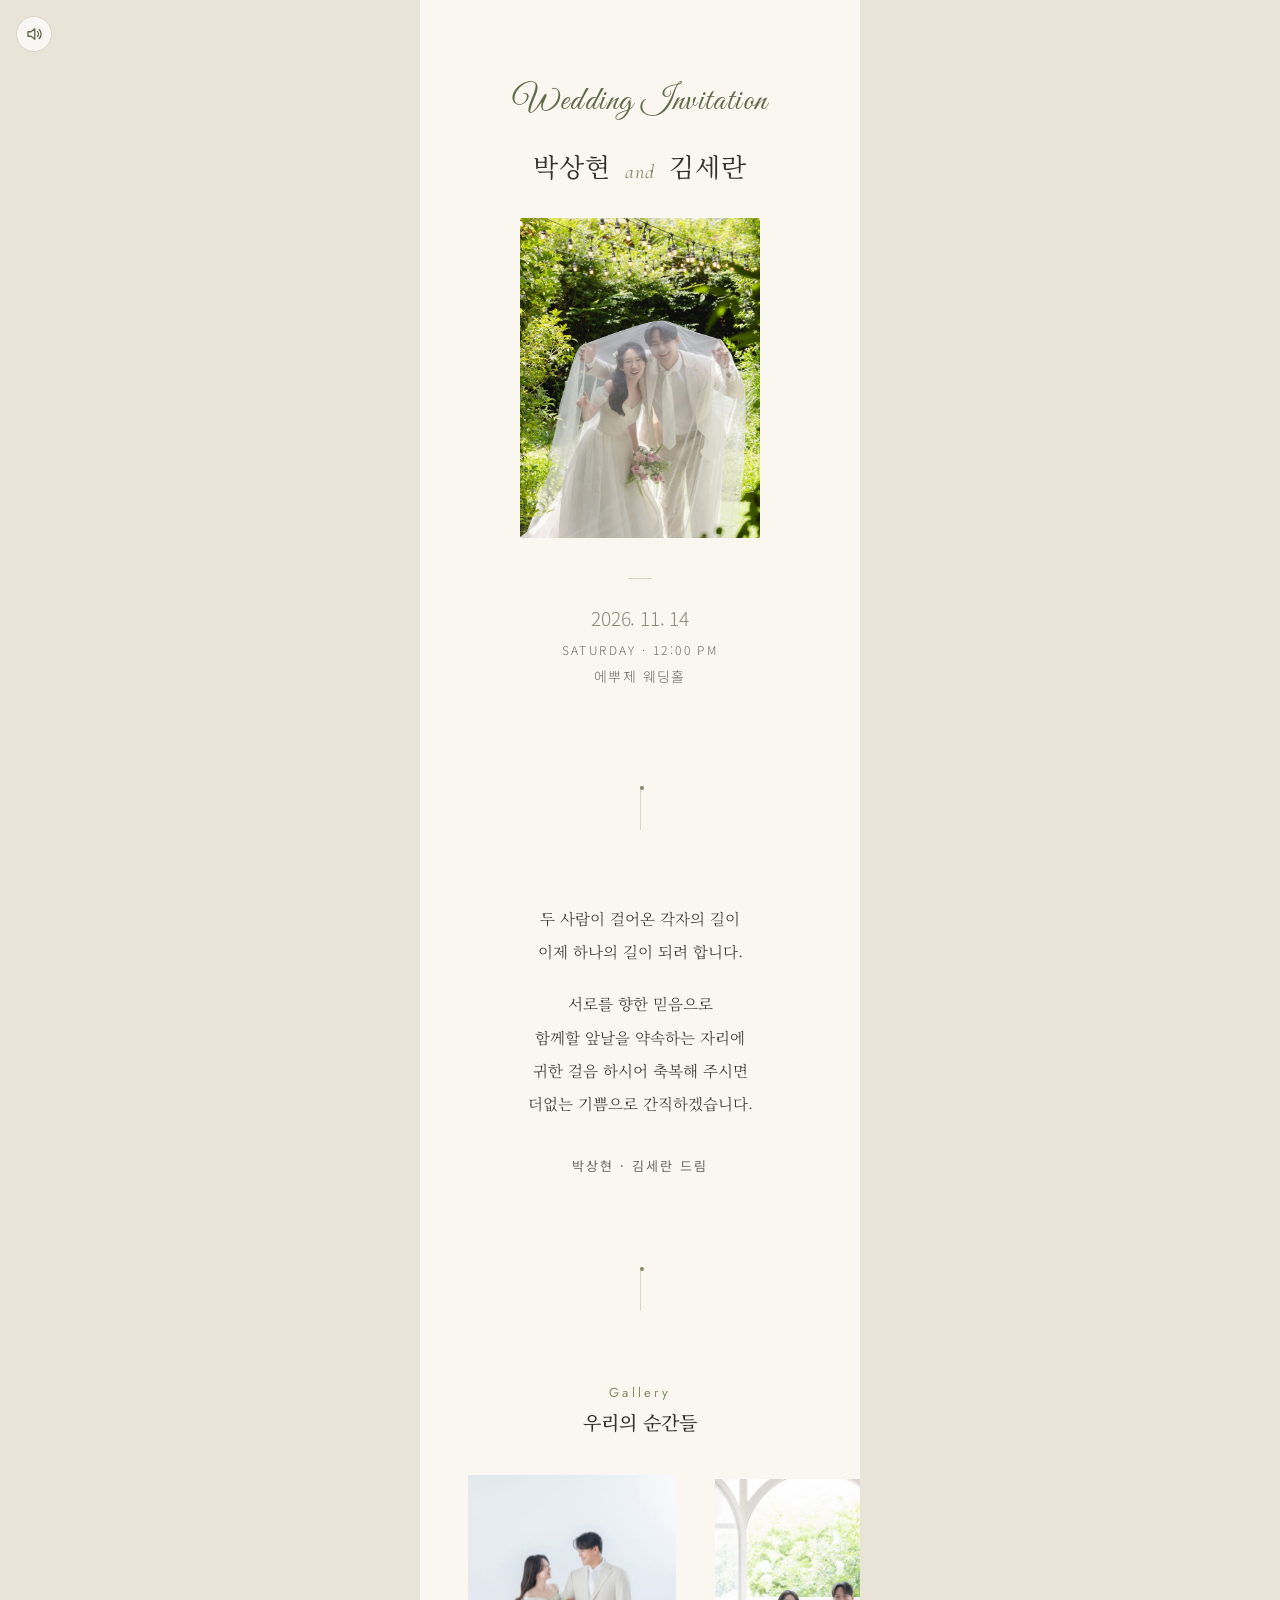
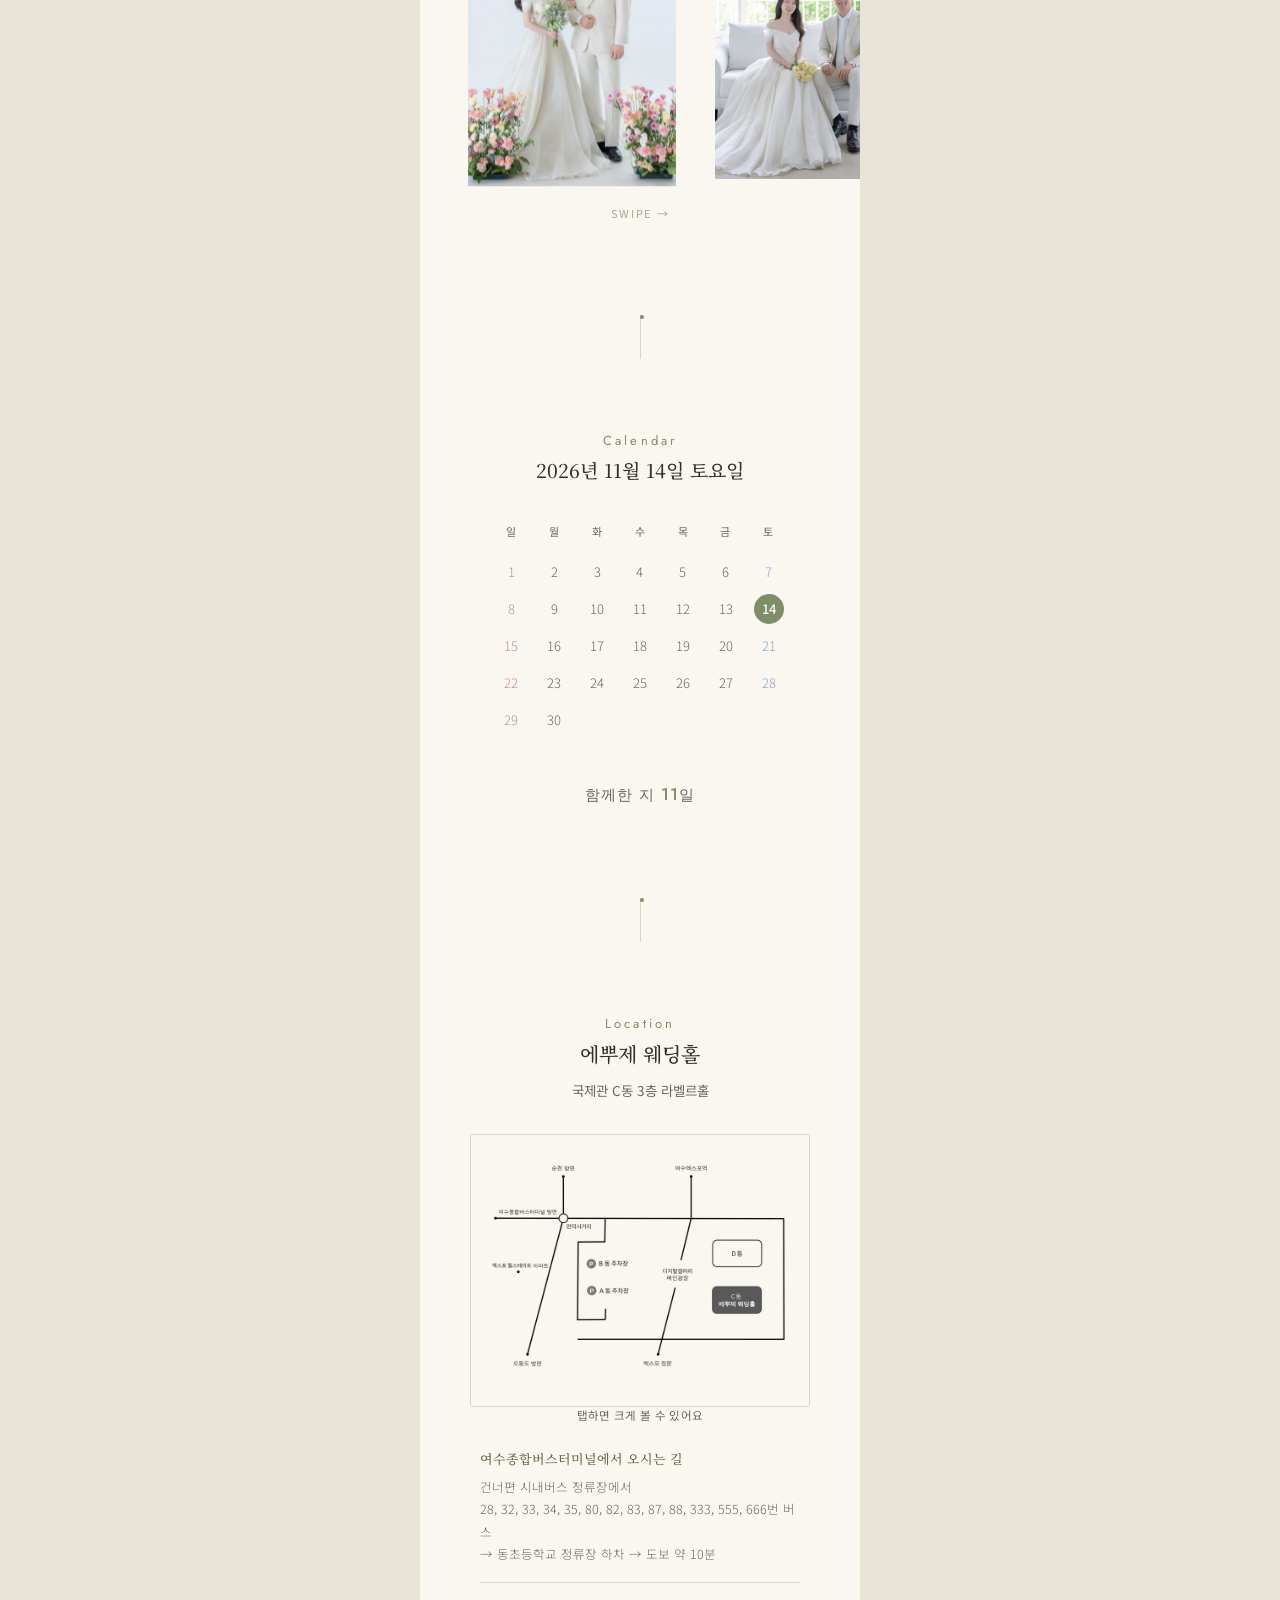
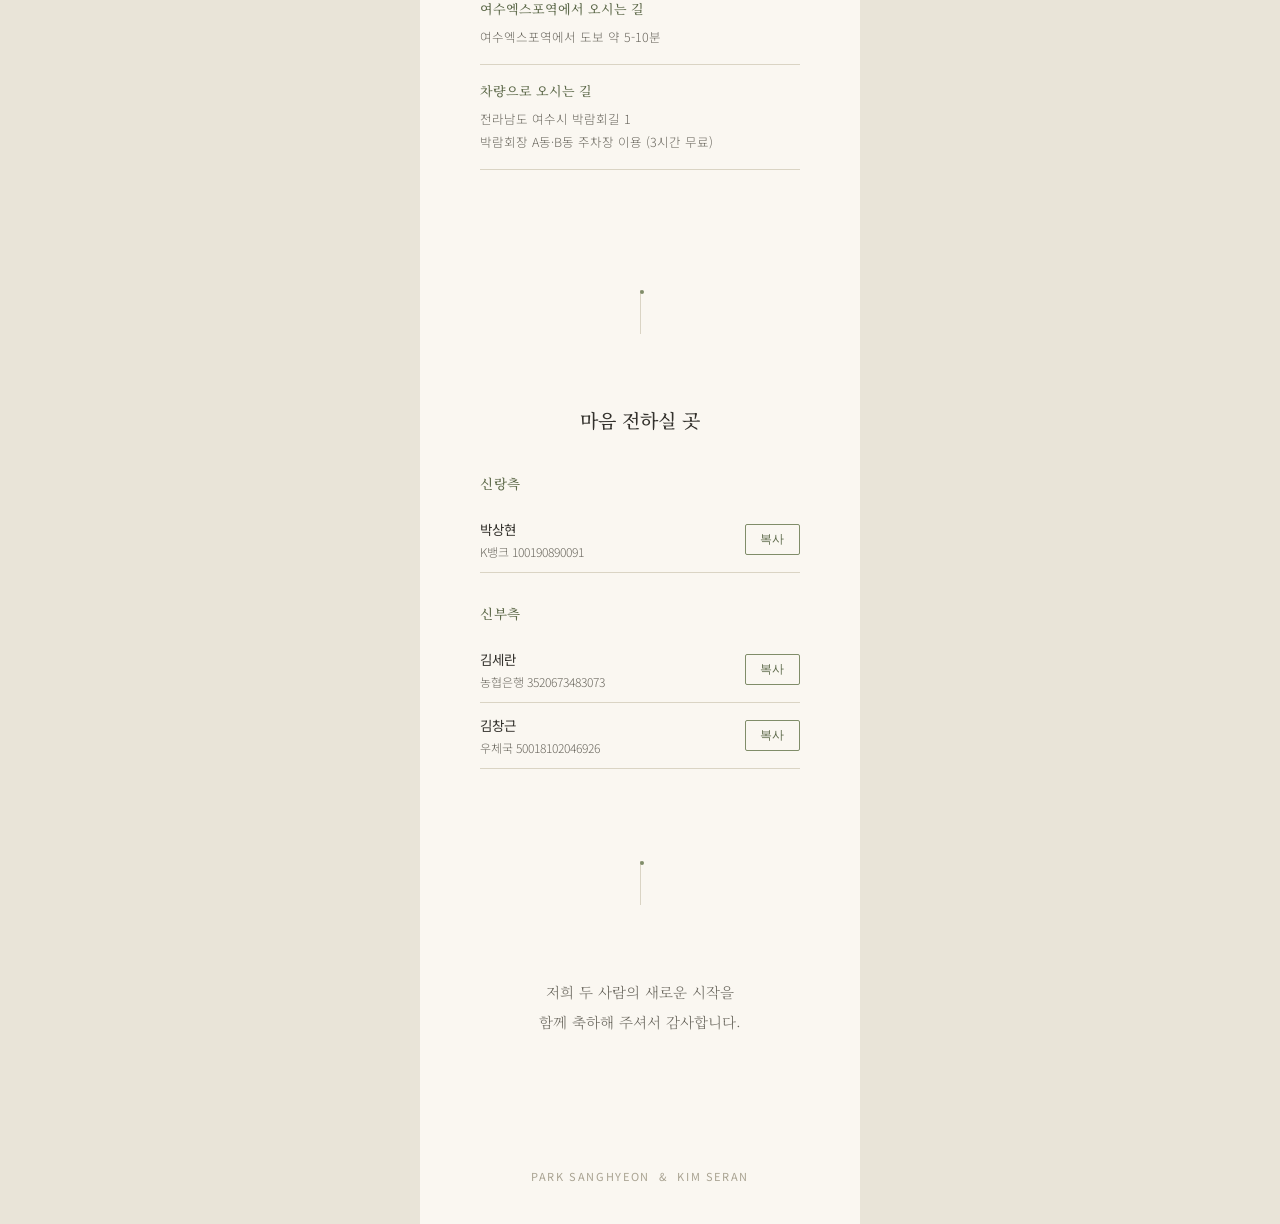
==== commit c50c58ba: "Add map modal transition, BGM pulse, scroll progress bar, calendar breathing - Map modal now fades +" ====
--- a/index.html
+++ b/index.html
@@ -28,6 +28,7 @@
 <link rel="stylesheet" href="style.css">
 </head>
 <body>
+<div class="scroll-progress" id="scrollProgress"></div>
 <div class="page">
 
   <section class="hero">
@@ -190,6 +191,7 @@
 
 </div>
 
+<span class="bgm-pulse" id="bgmPulse" aria-hidden="true"></span>
 <button class="bgm-toggle" id="bgmToggle" type="button" aria-label="배경음악 재생/정지" aria-pressed="true">
   <svg class="icon-on" viewBox="0 0 24 24" width="18" height="18" fill="none" stroke="currentColor" stroke-width="1.8" stroke-linecap="round" stroke-linejoin="round"><path d="M4 9v6h4l5 4V5L8 9H4z"/><path d="M16.5 8.5a5 5 0 0 1 0 7"/><path d="M19 6a8.5 8.5 0 0 1 0 12"/></svg>
   <svg class="icon-off" viewBox="0 0 24 24" width="18" height="18" fill="none" stroke="currentColor" stroke-width="1.8" stroke-linecap="round" stroke-linejoin="round"><path d="M4 9v6h4l5 4V5L8 9H4z"/><line x1="16" y1="9" x2="21" y2="14"/><line x1="21" y1="9" x2="16" y2="14"/></svg>
--- a/style.css
+++ b/style.css
@@ -40,6 +40,16 @@
     padding: 72px 32px;
     position: relative;
   }
+  .scroll-progress{
+    position: fixed;
+    top: 0;
+    left: 0;
+    width: 0%;
+    height: 3px;
+    background: var(--sage);
+    z-index: 1001;
+    transition: width .1s linear;
+  }
   .divider{
     width: 1px;
     height: 44px;
@@ -54,6 +64,26 @@
     border-radius:50%;
     background: var(--sage);
     margin: 20px auto 0;
+    opacity: 0;
+    transition: opacity .4s ease;
+  }
+  /* Line "draws" itself top-to-bottom on reveal, dot fades in just after
+     it finishes. Overrides the generic .reveal fade+rise (higher
+     specificity) since a straight line growing reads better than one
+     sliding into place. */
+  .divider.reveal{
+    opacity: 1;
+    transform: scaleY(0);
+    transform-origin: top;
+    transition: none;
+  }
+  .divider.reveal.revealed{
+    transform: scaleY(1);
+    transition: transform .6s cubic-bezier(.22,.61,.36,1);
+  }
+  .divider.dot.revealed::after{
+    opacity: 1;
+    transition: opacity .4s ease .5s;
   }
 
   /* Scroll-triggered fade-up. JS adds .revealed once an element with
@@ -75,6 +105,13 @@
     }
     .reveal, .greeting-lines .line{ opacity: 1; transform: none; }
     .ripple{ display: none; }
+    .divider.dot::after{ opacity: 1; }
+    .gallery-hint{ animation: none !important; }
+    .cal td.mark::before{ animation: none !important; transform: translate(-50%,-50%) scale(1) !important; }
+    .photo-slot{ transition: none !important; }
+    .map-modal{ transition: none !important; }
+    .bgm-pulse{ animation: none !important; opacity: 0 !important; }
+    .scroll-progress{ transition: none !important; }
   }
 
   /* Hero */
@@ -151,6 +188,13 @@
     -webkit-touch-callout: none;
     -webkit-user-select: none;
     user-select: none;
+  }
+  /* Slight overscan so the subtle scroll parallax (JS) has room to shift
+     the photo without exposing blank edges — .hero-photo has
+     overflow:hidden to crop it back down. */
+  .hero-photo .photo-bg{
+    inset: -6% 0;
+    height: 112%;
   }
   .hero-photo span{
     font-family: 'Jost', sans-serif;
@@ -288,11 +332,29 @@
     content:'';
     position:absolute;
     top:50%; left:50%;
-    transform: translate(-50%,-50%);
+    transform: translate(-50%,-50%) scale(0);
     width: 30px; height: 30px;
     border-radius: 50%;
     background: var(--sage);
     z-index: 0;
+  }
+  /* Pops in with a slight overshoot once the Calendar section reveals. */
+  .when.revealed .cal td.mark::before{
+    /* Pop in, then settle into a slow, faint breathing loop — the
+       second animation is listed later so it takes over the property
+       once markPop's fill-forwards window ends (they don't overlap in
+       time, so there's no fight over transform). */
+    animation: markPop .6s cubic-bezier(.34,1.56,.64,1) .3s both,
+               markBreathe 2.6s ease-in-out .9s infinite;
+  }
+  @keyframes markPop{
+    from{ transform: translate(-50%,-50%) scale(0); }
+    60%{ transform: translate(-50%,-50%) scale(1.15); }
+    to{ transform: translate(-50%,-50%) scale(1); }
+  }
+  @keyframes markBreathe{
+    0%, 100%{ transform: translate(-50%,-50%) scale(1); }
+    50%{ transform: translate(-50%,-50%) scale(1.05); }
   }
   .cal td.mark span{ position:relative; z-index:1; }
 
@@ -405,7 +467,7 @@
     color: var(--ink-soft);
   }
   .map-modal{
-    display: none;
+    display: flex;
     position: fixed;
     inset: 0;
     background: rgba(0,0,0,0.85);
@@ -416,9 +478,20 @@
     overflow: auto;
     cursor: pointer;
     -webkit-overflow-scrolling: touch;
+    /* Fades + scales in on open, and back out on close. visibility is
+       delayed on the way out (only) so it stays interactive/visible for
+       the full fade, then actually leaves the a11y/hit-test tree once
+       hidden — and stays out of the way immediately when opening. */
+    opacity: 0;
+    visibility: hidden;
+    transform: scale(0.96);
+    transition: opacity .3s ease, transform .3s ease, visibility 0s linear .3s;
   }
   .map-modal.open{
-    display: flex;
+    opacity: 1;
+    visibility: visible;
+    transform: scale(1);
+    transition: opacity .3s ease, transform .3s ease, visibility 0s linear 0s;
   }
   .map-modal img{
     max-width: 100%;
@@ -450,6 +523,29 @@
     transition: transform .15s ease;
   }
   .bgm-toggle:active{ transform: scale(0.9); }
+  /* Pulse ring while BGM is playing. A separate fixed sibling element
+     (not a pseudo-element of the button), since the button itself has
+     overflow:hidden for the ripple and would clip an outward-expanding
+     ring. */
+  .bgm-pulse{
+    position: fixed;
+    top: calc(env(safe-area-inset-top) + 16px);
+    left: 16px;
+    z-index: 999;
+    width: 36px;
+    height: 36px;
+    border-radius: 50%;
+    border: 1px solid var(--sage);
+    pointer-events: none;
+    opacity: 0;
+  }
+  .bgm-pulse.playing{
+    animation: bgmPulse 2.4s ease-out infinite;
+  }
+  @keyframes bgmPulse{
+    0%{ transform: scale(1); opacity: 0.55; }
+    100%{ transform: scale(1.9); opacity: 0; }
+  }
   .bgm-toggle .icon-off{ display: none; }
   .bgm-toggle.paused .icon-on{ display: none; }
   .bgm-toggle.paused .icon-off{ display: block; }
@@ -501,9 +597,22 @@
     border-radius: 2px;
     background: var(--bg);
     overflow: hidden;
+    transform: scale(1);
+    transition: transform .3s ease;
+  }
+  /* JS toggles this on whichever slot sits closest to the gallery's
+     horizontal center as the visitor swipes. */
+  .photo-slot.active{
+    transform: scale(1.05);
+    z-index: 2;
   }
   .photo-slot.wide{
-    width: 340px;
+    /* Fixed 340px was wider than the whole screen on narrow phones
+       (e.g. iPhone mini's 375px), so scroll-snap centered it edge to
+       edge with almost no neighboring photo peeking in on either side.
+       Cap it relative to the viewport instead so there's always some
+       peek, regardless of device width. */
+    width: min(340px, calc(100vw - 80px));
     aspect-ratio: 3 / 2;
     margin-left: 3px;
     margin-right: 3px;
@@ -515,10 +624,17 @@
     color: #A9A392;
   }
   .gallery-hint{
+    display: inline-block;
     font-size: 11px;
     letter-spacing: 0.15em;
     color: #A9A392;
     margin-top: 4px;
+    animation: swipeNudge 2.6s ease-in-out infinite;
+  }
+  @keyframes swipeNudge{
+    0%, 60%, 100%{ transform: translateX(0); }
+    75%{ transform: translateX(6px); }
+    90%{ transform: translateX(0); }
   }
 
   /* Account */
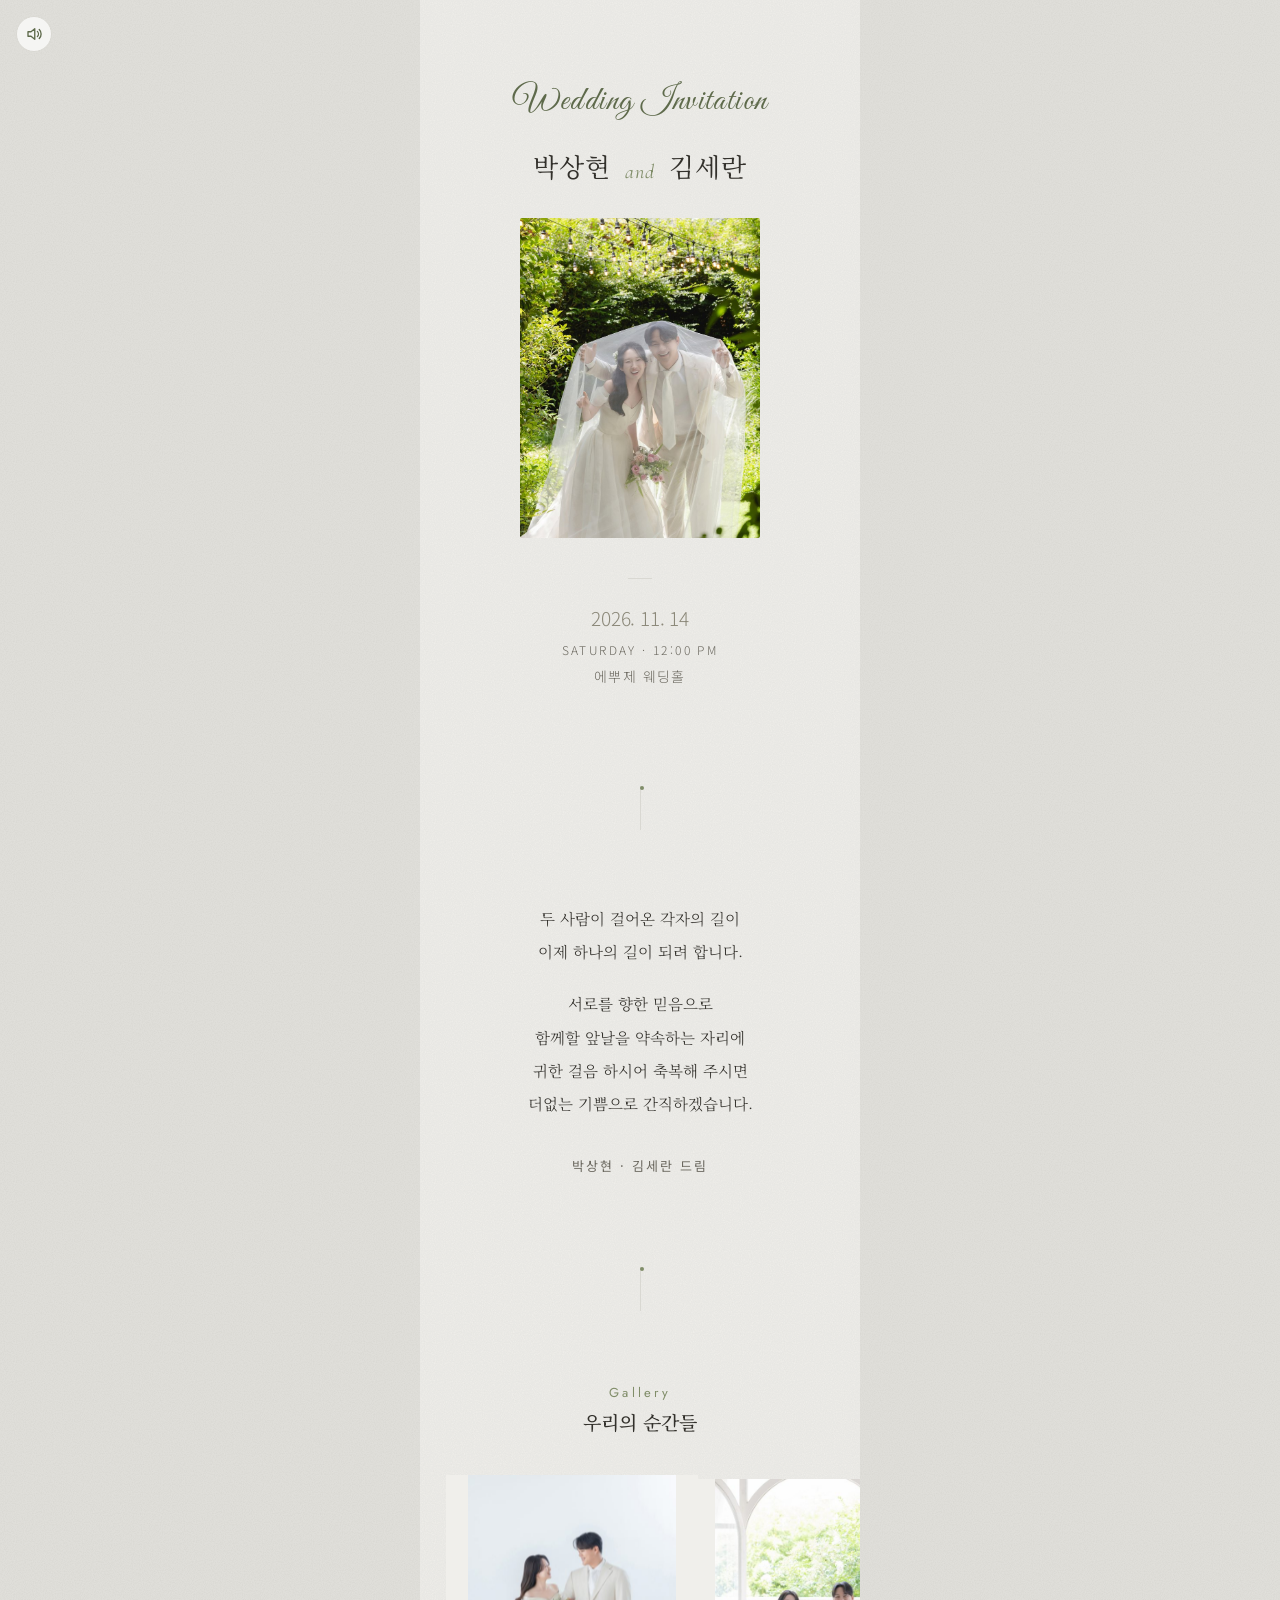
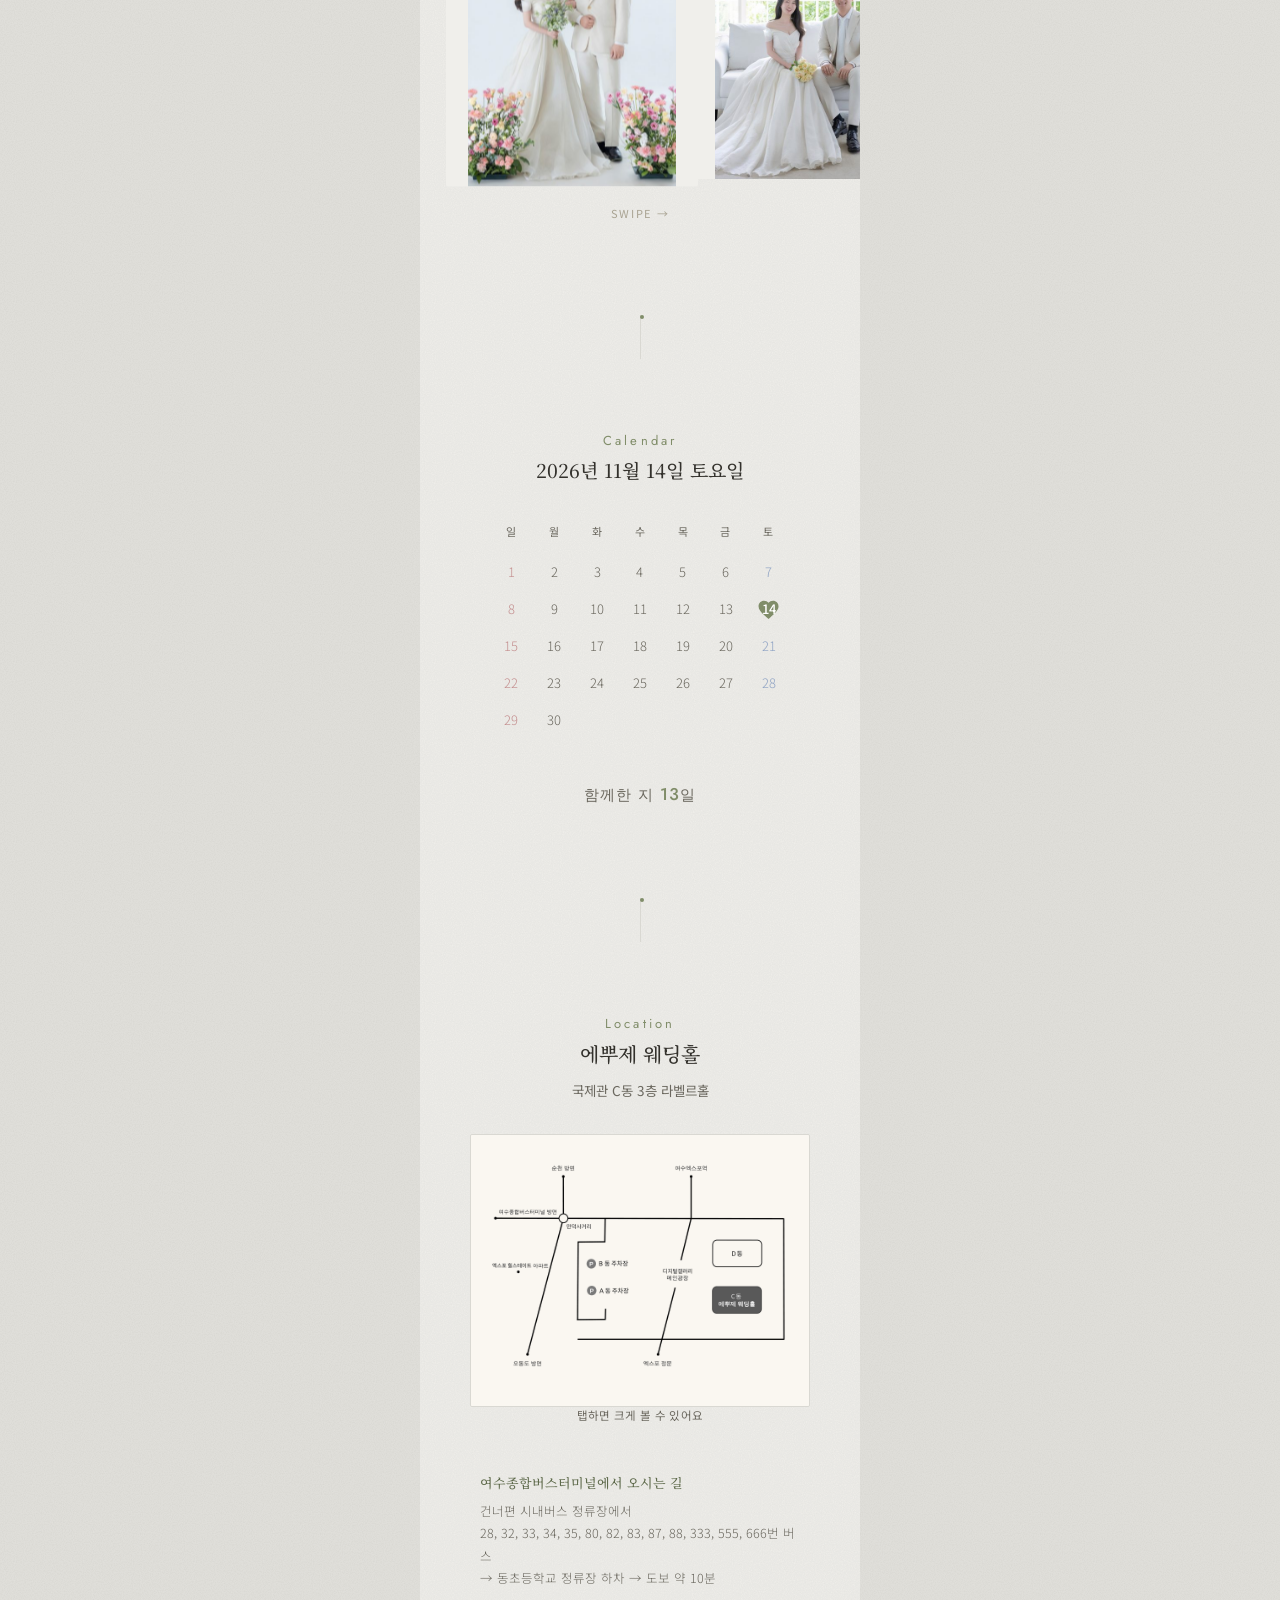
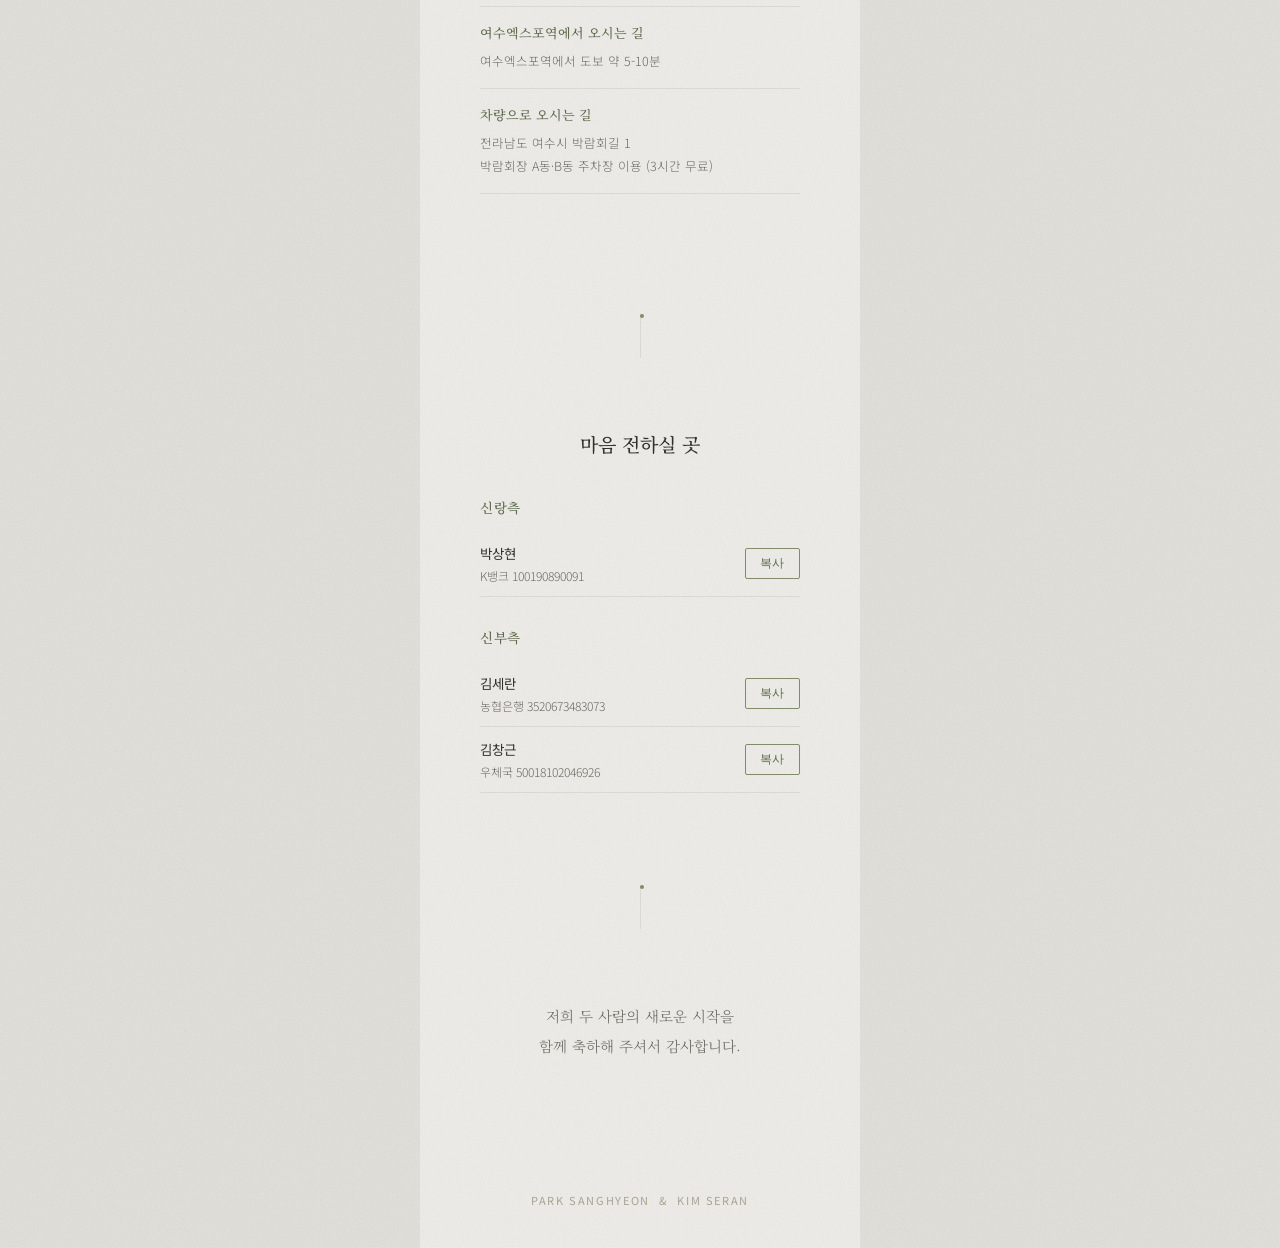
==== commit 248afc67: "Switch to gray paper texture, heart calendar marker, and Kakao share content - Rework the color pale" ====
--- a/index.html
+++ b/index.html
@@ -17,8 +17,10 @@
 <!-- Open Graph / KakaoTalk 공유 카드 -->
 <meta property="og:type" content="website">
 <meta property="og:title" content="박상현 ♥ 김세란 결혼합니다">
-<meta property="og:description" content="2026년 11월 14일 토요일 낮 12시, 에뿌제 웨딩홀 국제관 C동 3층 라벨르홀">
-<meta property="og:image" content="https://seho8387-zatsusou.github.io/mobileseran/images/hero.jpg">
+<meta property="og:description" content="박상현&amp;김세란 결혼을 축하해주세요♥">
+<meta property="og:image" content="https://seho8387-zatsusou.github.io/mobileseran/images/og-share.jpg">
+<meta property="og:image:width" content="700">
+<meta property="og:image:height" content="700">
 <meta property="og:url" content="https://seho8387-zatsusou.github.io/mobileseran/">
 <meta property="og:locale" content="ko_KR">
 
--- a/style.css
+++ b/style.css
@@ -1,11 +1,14 @@
 :root{
-    --bg: #FAF7F1;
+    --bg: #F0EFEB;
     --ink: #33312C;
     --ink-soft: #6B685F;
     --sage: #808D69;
     --sage-deep: #5E6A4B;
-    --line: #DAD4C4;
-    --card: #FFFFFF;
+    --line: #D9D8D2;
+    --card: #FAFAF8;
+    /* Fine paper-grain noise, tiled behind the whole page. Kept very
+       faint (alpha ~0.05) so it reads as texture, not visible static. */
+    --paper-grain: url("data:image/svg+xml,%3Csvg xmlns='http://www.w3.org/2000/svg' width='180' height='180'%3E%3Cfilter id='n'%3E%3CfeTurbulence type='fractalNoise' baseFrequency='0.9' numOctaves='2' stitchTiles='stitch'/%3E%3CfeColorMatrix type='matrix' values='0 0 0 0 0 0 0 0 0 0 0 0 0 0 0 0 0 0 0.05 0'/%3E%3C/filter%3E%3Crect width='100%25' height='100%25' filter='url(%23n)'/%3E%3C/svg%3E");
   }
   *{ box-sizing: border-box; margin:0; padding:0; }
   /* Block the long-press "save image" menu everywhere except the map,
@@ -16,7 +19,8 @@
     user-select: none;
   }
   html,body{
-    background: #E9E4D8;
+    background-color: #E3E2DD;
+    background-image: var(--paper-grain);
     font-family: 'Noto Sans KR', sans-serif;
     color: var(--ink);
     -webkit-font-smoothing: antialiased;
@@ -28,7 +32,8 @@
   .page{
     max-width: 440px;
     margin: 0 auto;
-    background: var(--bg);
+    background-color: var(--bg);
+    background-image: var(--paper-grain);
     min-height: 100vh;
     min-height: 100dvh;
     position: relative;
@@ -176,7 +181,7 @@
     position: relative;
     margin: 34px auto 0;
     border-radius: 2px;
-    background: #F4F1E9;
+    background: #EAE9E4;
     overflow: hidden;
   }
   .photo-bg{
@@ -325,17 +330,21 @@
   .cal td.sun{ color: #C48F8F; }
   .cal td.mark{
     position: relative;
-    color: var(--bg);
+    color: #fff;
     font-weight: 500;
   }
   .cal td.mark::before{
     content:'';
     position:absolute;
-    top:50%; left:50%;
+    /* Heart bounding box (the path below) isn't quite symmetric — it
+       sits a hair higher than its box's true center — so the vertical
+       anchor is nudged down slightly to read as centered on the "14". */
+    top:52%; left:50%;
     transform: translate(-50%,-50%) scale(0);
-    width: 30px; height: 30px;
-    border-radius: 50%;
+    width: 24px; height: 24px;
     background: var(--sage);
+    /* Classic rounded heart, authored on a 24x24 grid. */
+    clip-path: path('M12 21.35l-1.45-1.32C5.4 15.36 2 12.28 2 8.5 2 5.42 4.42 3 7.5 3c1.74 0 3.41.81 4.5 2.09C13.09 3.81 14.76 3 16.5 3 19.58 3 22 5.42 22 8.5c0 3.78-3.4 6.86-8.55 11.54L12 21.35z');
     z-index: 0;
   }
   /* Pops in with a slight overshoot once the Calendar section reveals. */
@@ -353,8 +362,17 @@
     to{ transform: translate(-50%,-50%) scale(1); }
   }
   @keyframes markBreathe{
-    0%, 100%{ transform: translate(-50%,-50%) scale(1); }
-    50%{ transform: translate(-50%,-50%) scale(1.05); }
+    /* clip-path clips box-shadow away (it lies outside the heart's own
+       box), so the glow uses drop-shadow instead — it follows the
+       clipped alpha shape rather than the rectangular border-box. */
+    0%, 100%{
+      transform: translate(-50%,-50%) scale(1);
+      filter: drop-shadow(0 0 0 rgba(128,141,105,0));
+    }
+    50%{
+      transform: translate(-50%,-50%) scale(1.12);
+      filter: drop-shadow(0 0 5px rgba(128,141,105,0.55));
+    }
   }
   .cal td.mark span{ position:relative; z-index:1; }
 
@@ -409,7 +427,7 @@
   }
   .way-list{
     max-width: 320px;
-    margin: 10px auto 28px;
+    margin: 34px auto 28px;
     text-align: left;
   }
   .way-item{
@@ -438,7 +456,7 @@
     aspect-ratio: 4 / 3;
     border: 1px dashed var(--line);
     border-radius: 2px;
-    background: #F4F1E9;
+    background: #EAE9E4;
     display:flex;
     align-items:center;
     justify-content:center;
@@ -591,6 +609,10 @@
   .photo-slot{
     flex: 0 0 auto;
     scroll-snap-align: center;
+    /* Without this, a fast flick can carry momentum scroll straight
+       past several photos before it lands on a snap point. This forces
+       the browser to stop at every single slot, one swipe = one photo. */
+    scroll-snap-stop: always;
     width: 240px;
     aspect-ratio: 4 / 5;
     position: relative;
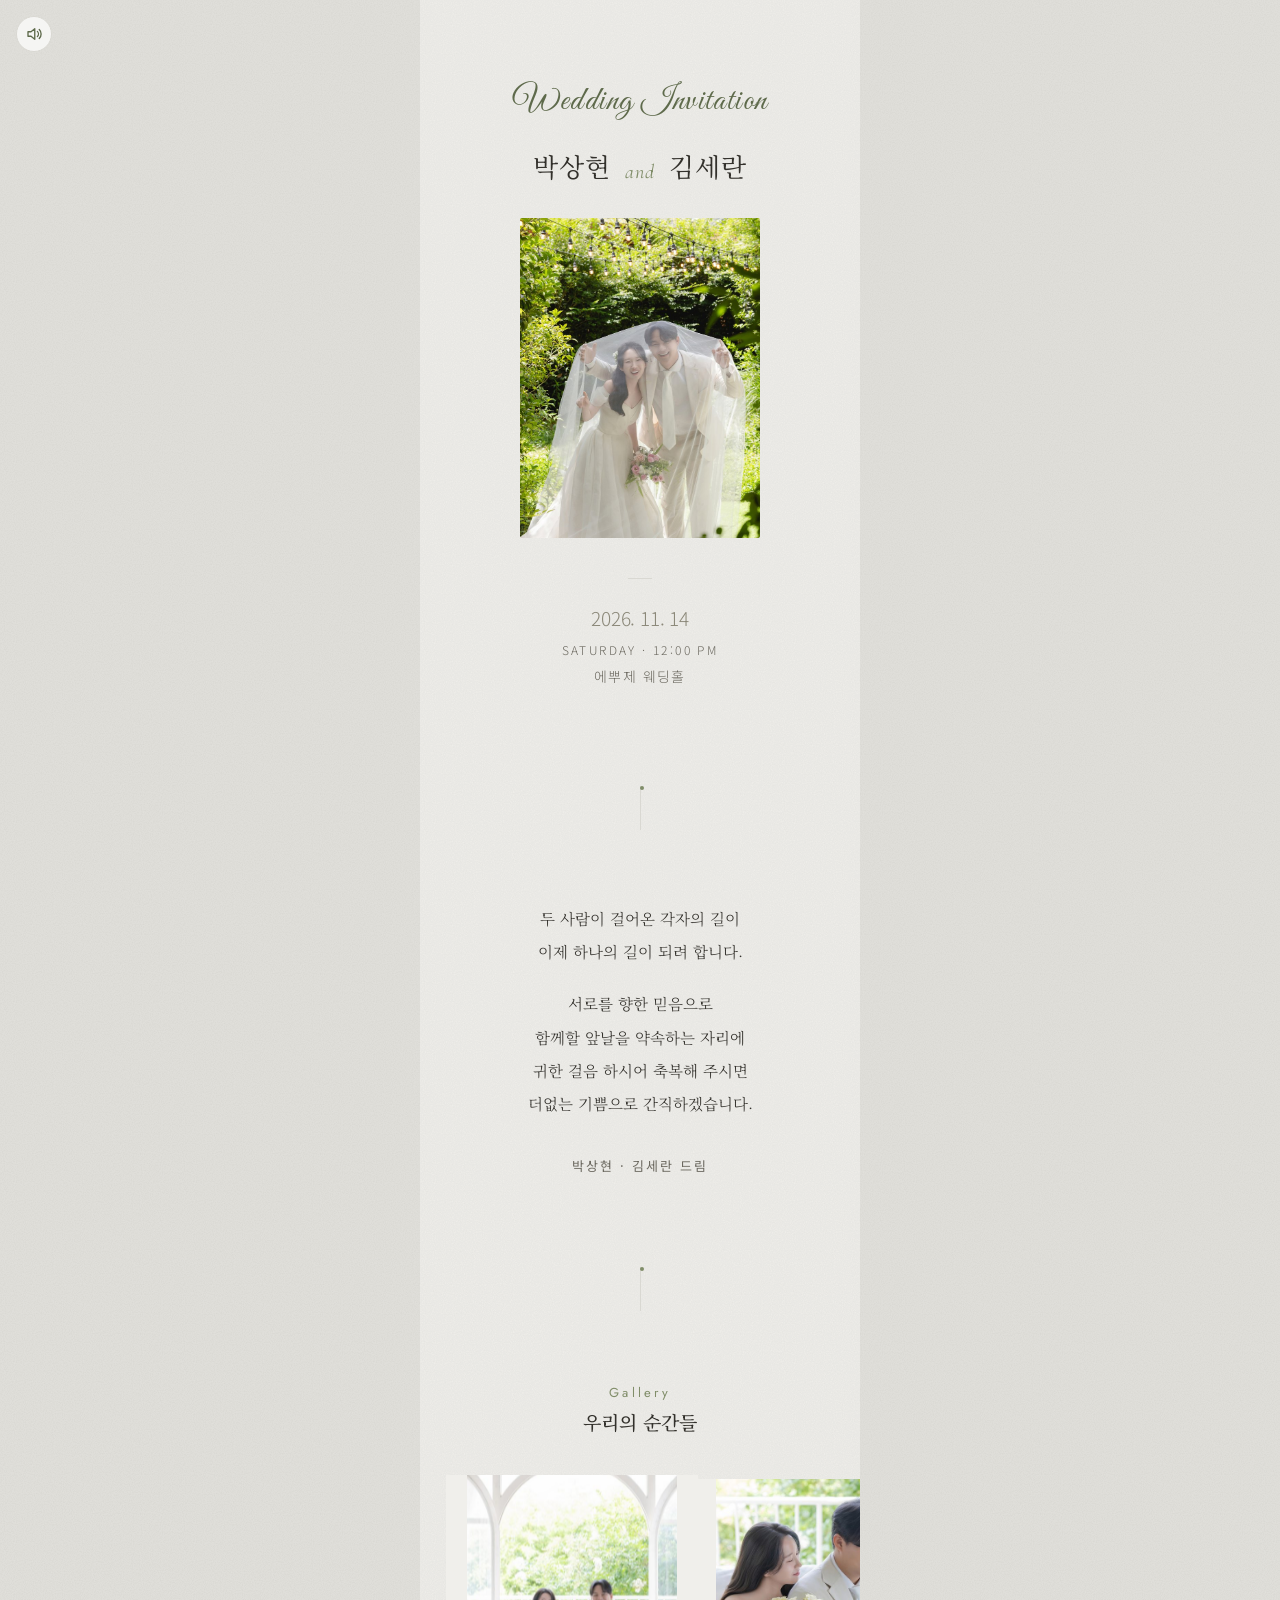
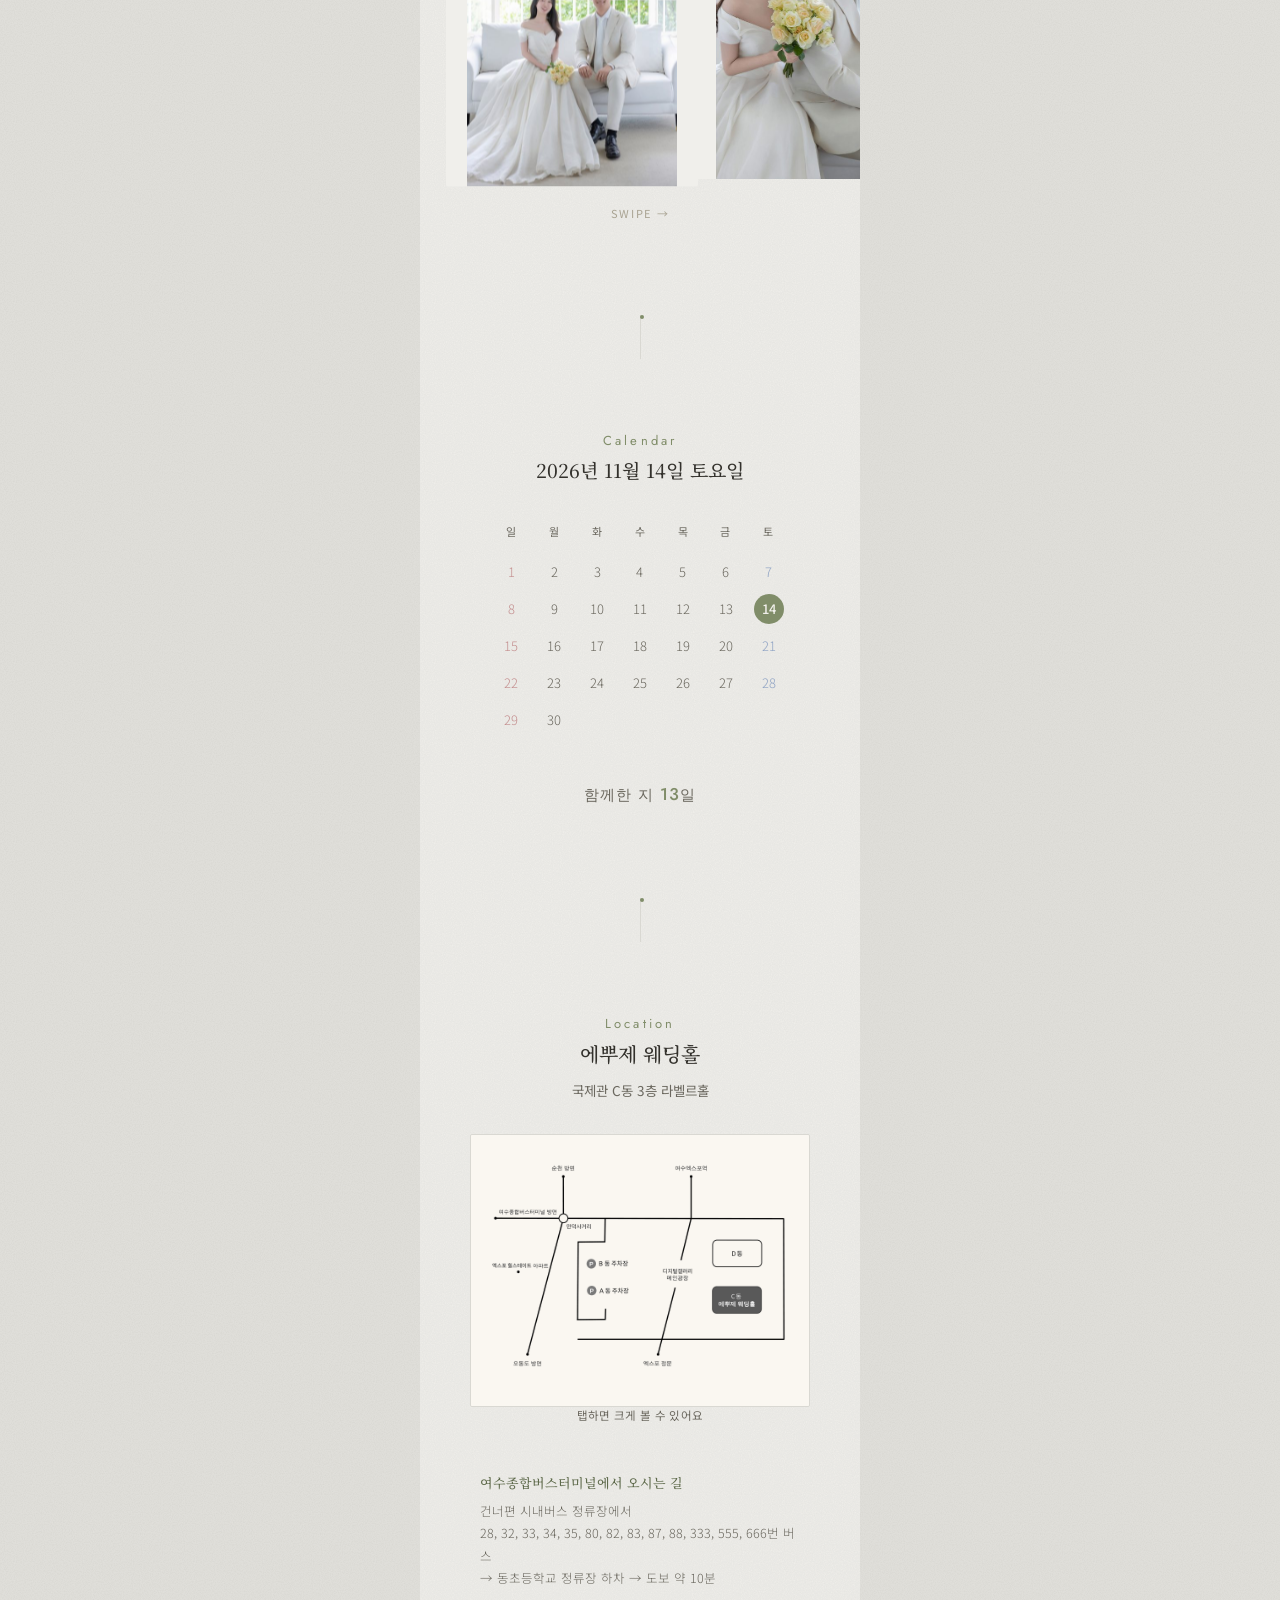
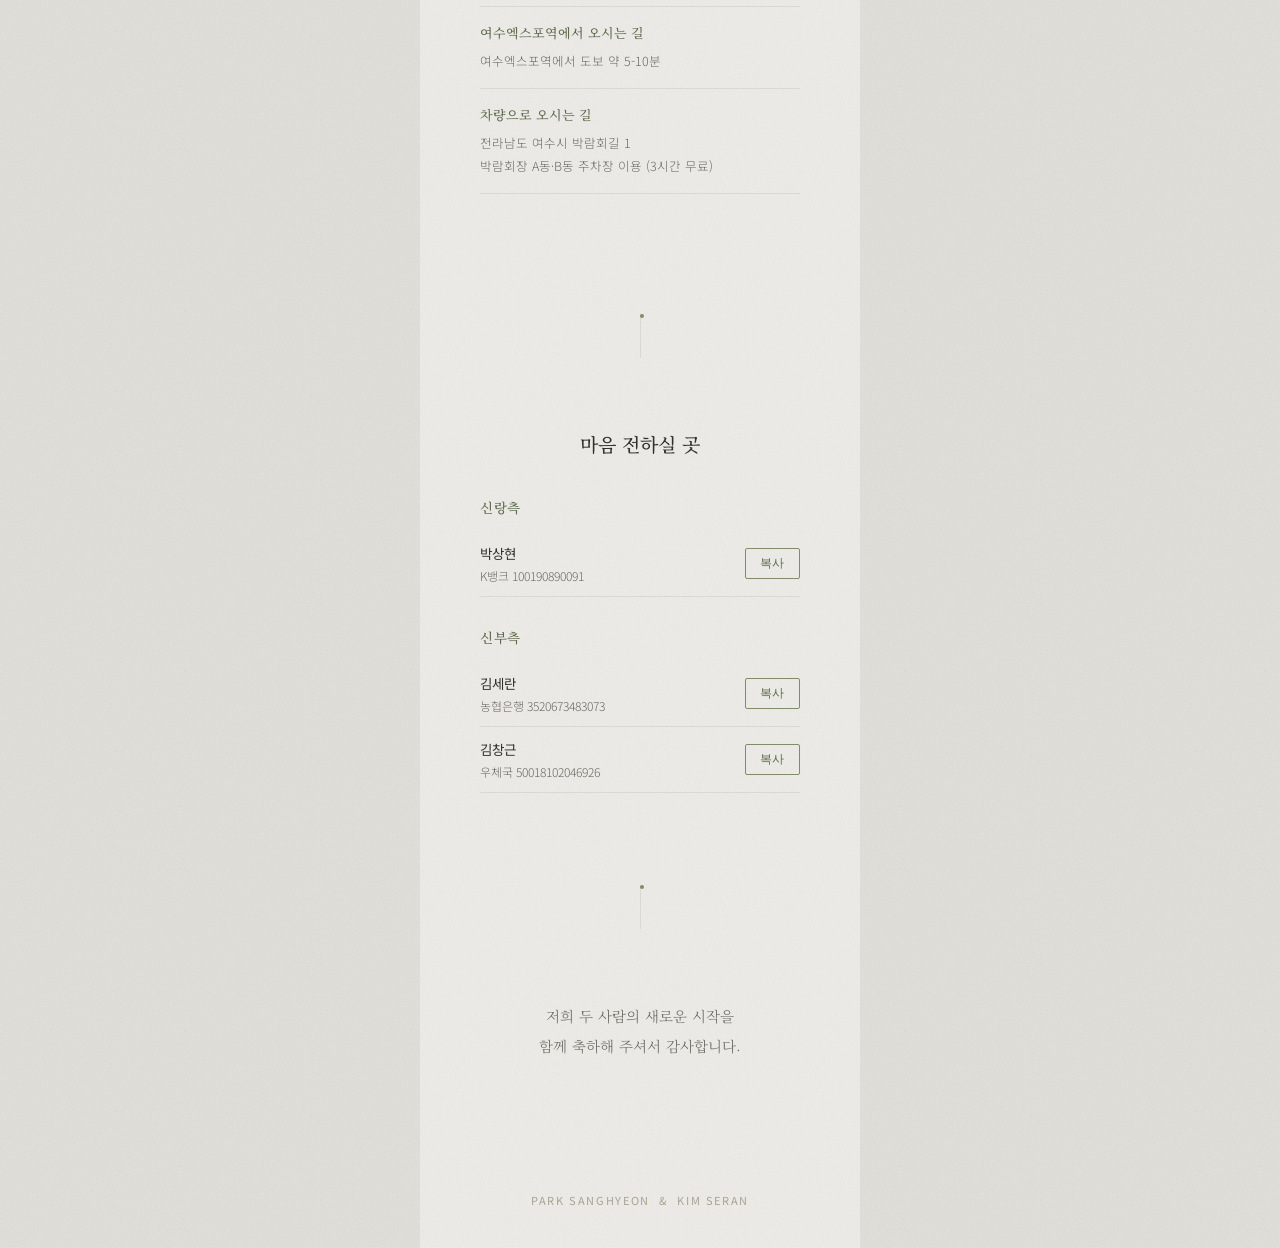
==== commit 59f2be91: "Move gallery photo 1 to the third swipe position Co-Authored-By: Claude Sonnet 5 <noreply@anthropic." ====
--- a/index.html
+++ b/index.html
@@ -70,9 +70,9 @@
     <div class="section-label">Gallery</div>
     <div class="section-title">우리의 순간들</div>
     <div class="gallery-scroll">
-      <div class="photo-slot"><canvas class="photo-bg" role="img" aria-label="박상현 김세란 웨딩 사진 1" data-src="images/gallery-01.jpg" data-fit="contain"></canvas></div>
       <div class="photo-slot"><canvas class="photo-bg" role="img" aria-label="박상현 김세란 웨딩 사진 2" data-src="images/gallery-02.jpg" data-fit="contain"></canvas></div>
       <div class="photo-slot"><canvas class="photo-bg" role="img" aria-label="박상현 김세란 웨딩 사진 3" data-src="images/gallery-03.jpg" data-fit="contain"></canvas></div>
+      <div class="photo-slot"><canvas class="photo-bg" role="img" aria-label="박상현 김세란 웨딩 사진 1" data-src="images/gallery-01.jpg" data-fit="contain"></canvas></div>
       <div class="photo-slot"><canvas class="photo-bg" role="img" aria-label="박상현 김세란 웨딩 사진 4" data-src="images/gallery-04.jpg" data-fit="contain"></canvas></div><div class="photo-slot"><canvas class="photo-bg" role="img" aria-label="박상현 김세란 웨딩 사진 추가" data-src="images/gallery-05.jpg" data-fit="contain"></canvas></div>
       <div class="photo-slot wide"><canvas class="photo-bg" role="img" aria-label="박상현 김세란 웨딩 사진 6" data-src="images/gallery-06.jpg" data-fit="contain"></canvas></div>
       <div class="photo-slot"><canvas class="photo-bg" role="img" aria-label="박상현 김세란 웨딩 사진 7" data-src="images/gallery-07.jpg" data-fit="contain"></canvas></div>
--- a/style.css
+++ b/style.css
@@ -330,21 +330,17 @@
   .cal td.sun{ color: #C48F8F; }
   .cal td.mark{
     position: relative;
-    color: #fff;
+    color: var(--bg);
     font-weight: 500;
   }
   .cal td.mark::before{
     content:'';
     position:absolute;
-    /* Heart bounding box (the path below) isn't quite symmetric — it
-       sits a hair higher than its box's true center — so the vertical
-       anchor is nudged down slightly to read as centered on the "14". */
-    top:52%; left:50%;
+    top:50%; left:50%;
     transform: translate(-50%,-50%) scale(0);
-    width: 24px; height: 24px;
+    width: 30px; height: 30px;
+    border-radius: 50%;
     background: var(--sage);
-    /* Classic rounded heart, authored on a 24x24 grid. */
-    clip-path: path('M12 21.35l-1.45-1.32C5.4 15.36 2 12.28 2 8.5 2 5.42 4.42 3 7.5 3c1.74 0 3.41.81 4.5 2.09C13.09 3.81 14.76 3 16.5 3 19.58 3 22 5.42 22 8.5c0 3.78-3.4 6.86-8.55 11.54L12 21.35z');
     z-index: 0;
   }
   /* Pops in with a slight overshoot once the Calendar section reveals. */
@@ -362,16 +358,13 @@
     to{ transform: translate(-50%,-50%) scale(1); }
   }
   @keyframes markBreathe{
-    /* clip-path clips box-shadow away (it lies outside the heart's own
-       box), so the glow uses drop-shadow instead — it follows the
-       clipped alpha shape rather than the rectangular border-box. */
     0%, 100%{
       transform: translate(-50%,-50%) scale(1);
-      filter: drop-shadow(0 0 0 rgba(128,141,105,0));
+      box-shadow: 0 0 0 0 rgba(128,141,105,0);
     }
     50%{
       transform: translate(-50%,-50%) scale(1.12);
-      filter: drop-shadow(0 0 5px rgba(128,141,105,0.55));
+      box-shadow: 0 0 10px 2px rgba(128,141,105,0.55);
     }
   }
   .cal td.mark span{ position:relative; z-index:1; }
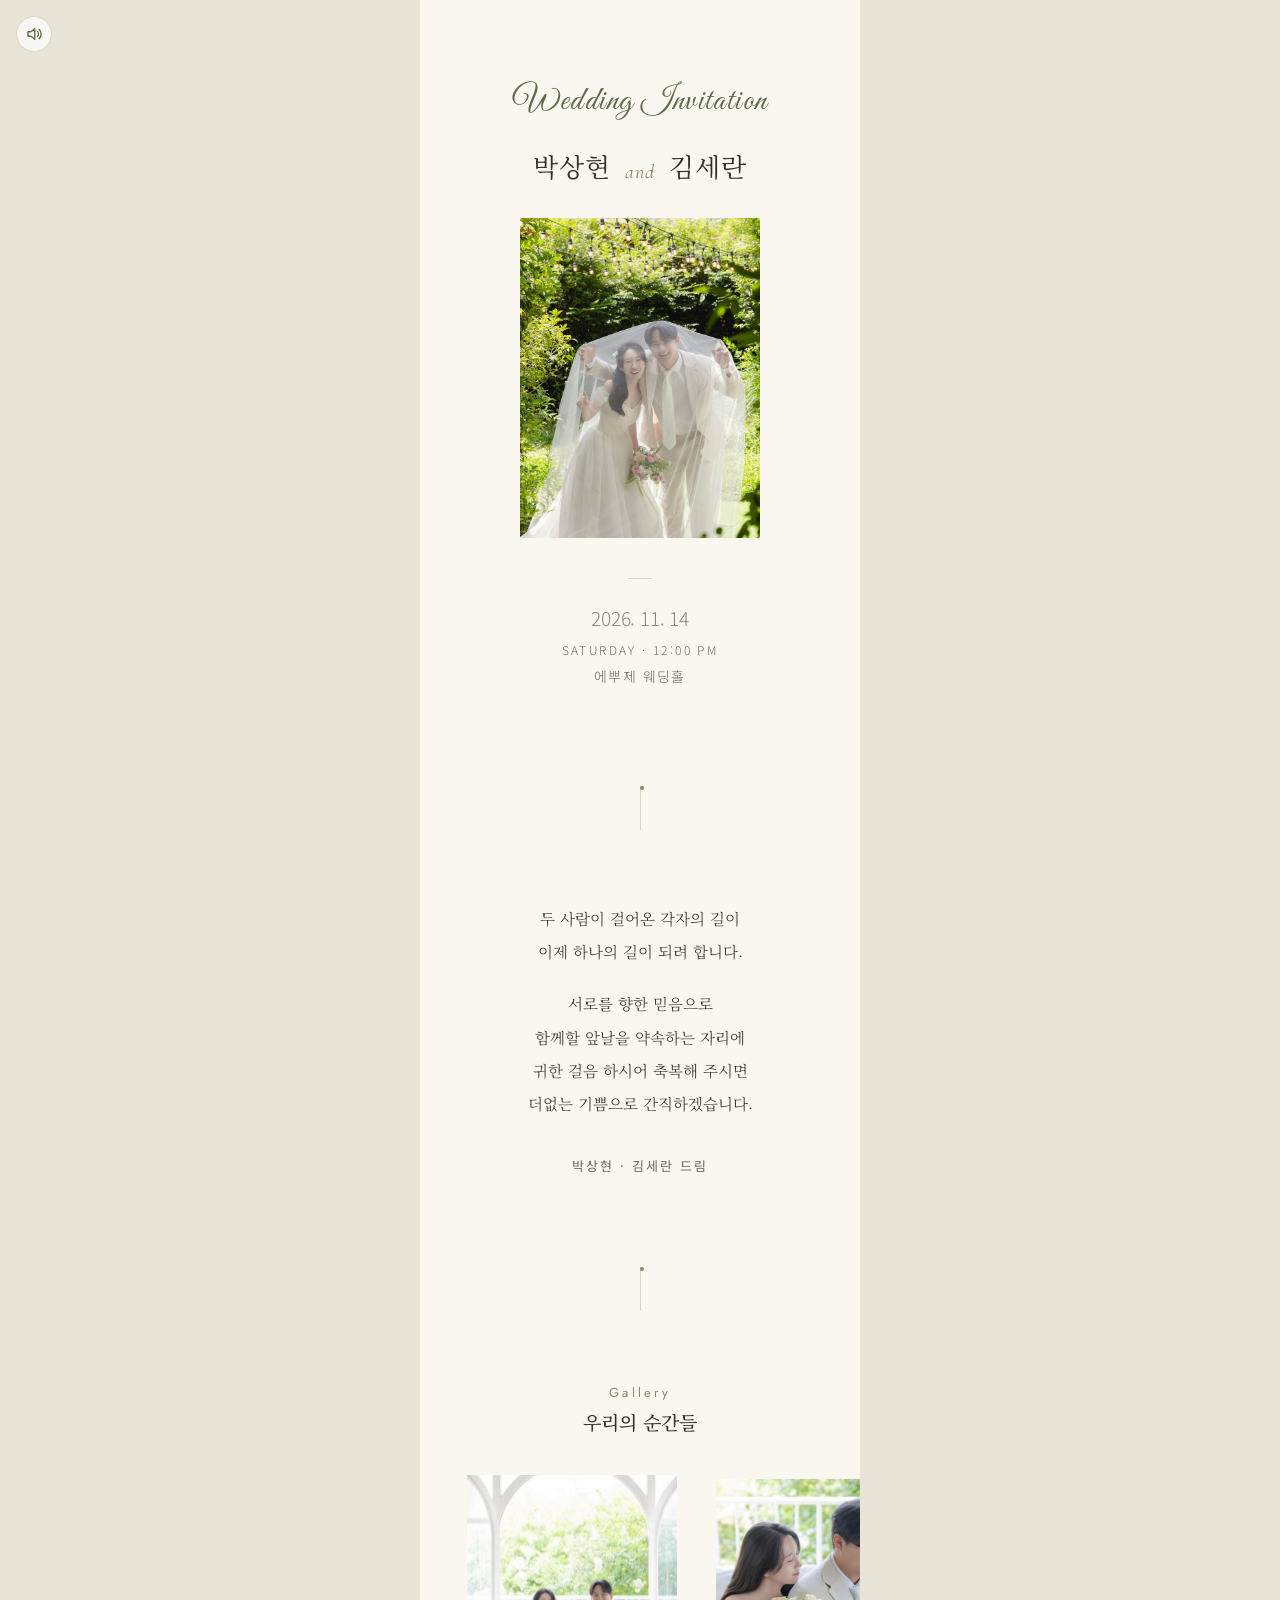
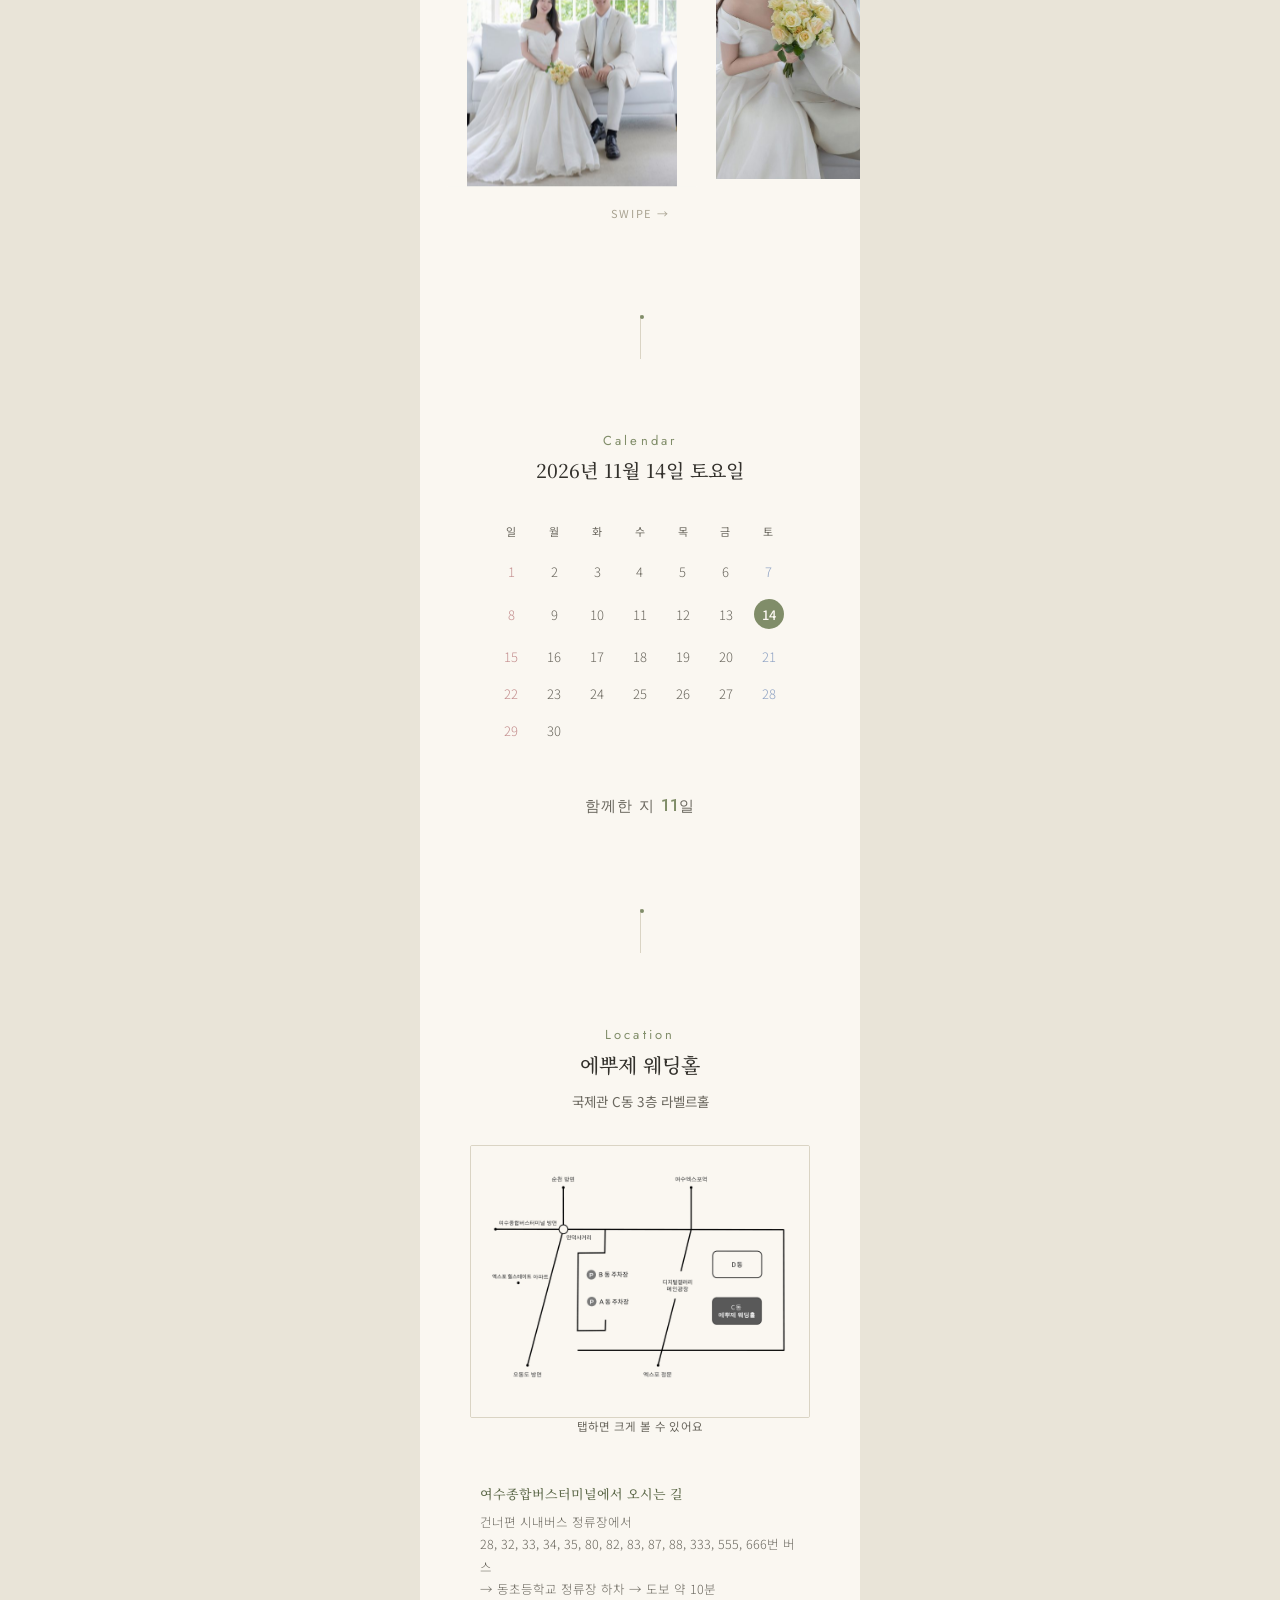
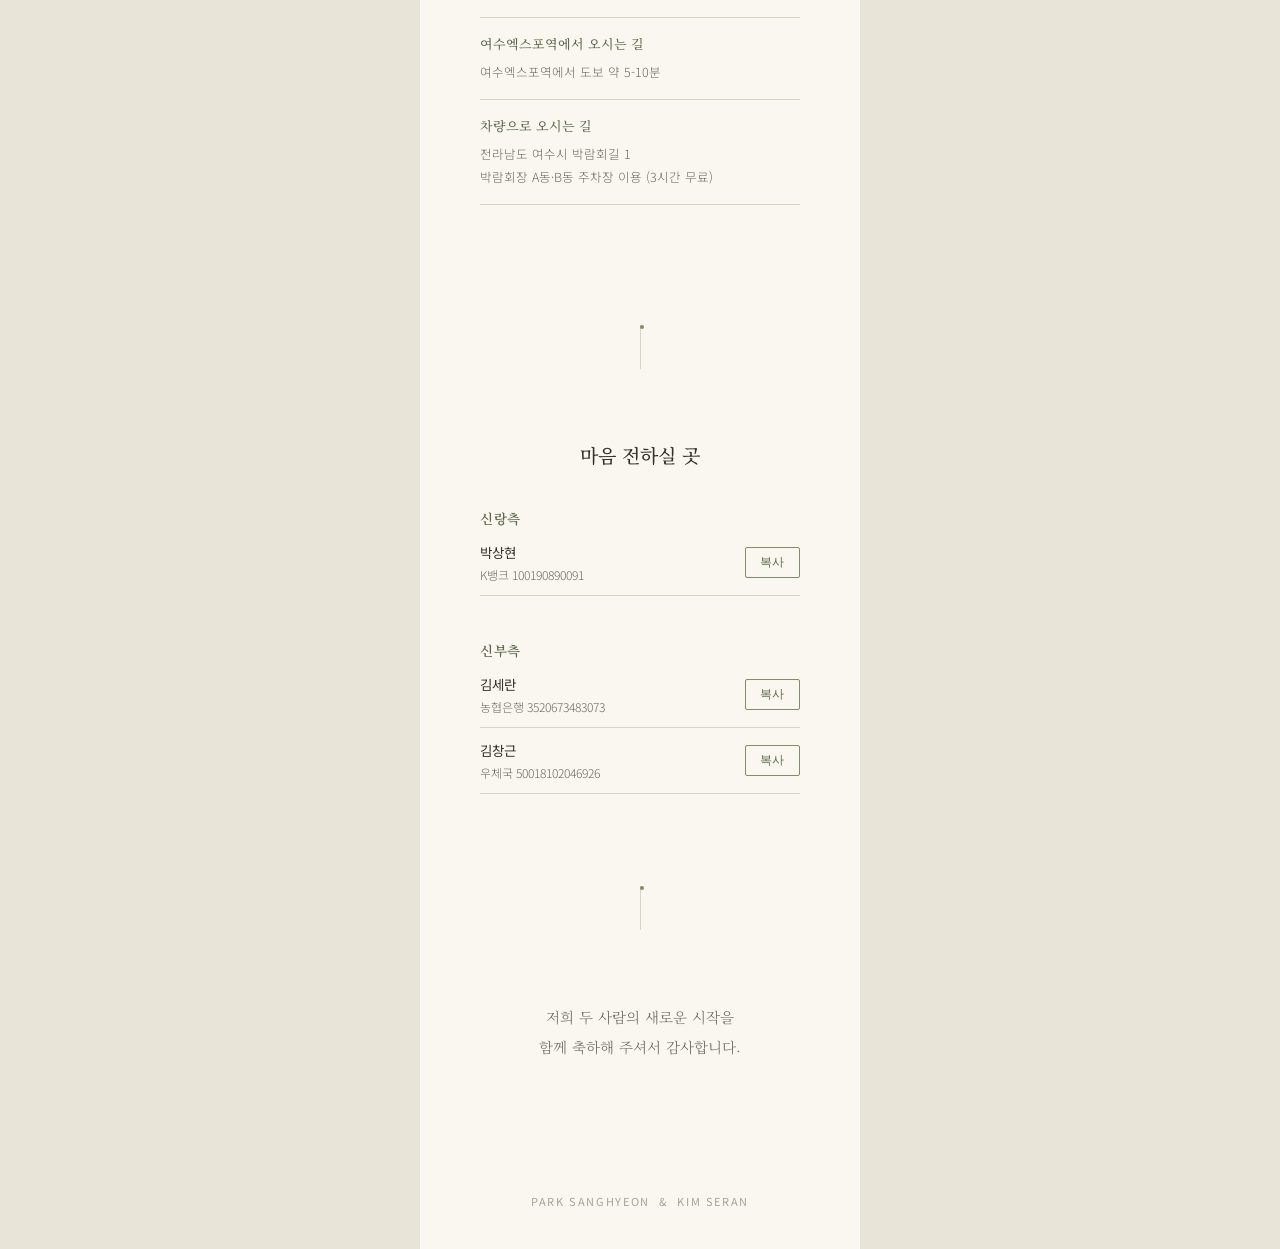
==== commit febebeba: "Tighten account label spacing, add group gap, and bolden side labels Co-Authored-By: Claude Sonnet 5" ====
--- a/index.html
+++ b/index.html
@@ -26,7 +26,7 @@
 
 <link rel="preconnect" href="https://fonts.googleapis.com">
 <link rel="preconnect" href="https://fonts.gstatic.com" crossorigin>
-<link href="https://fonts.googleapis.com/css2?family=Song+Myung&family=Noto+Serif+KR:wght@300;400;500&family=Cormorant+Garamond:ital,wght@0,300;0,400;1,400&family=Jost:wght@300;400;500&family=Great+Vibes&family=Noto+Sans+KR:wght@300;400;500&display=swap" rel="stylesheet">
+<link href="https://fonts.googleapis.com/css2?family=Song+Myung&family=Noto+Serif+KR:wght@300;400;500;600&family=Cormorant+Garamond:ital,wght@0,300;0,400;1,400&family=Jost:wght@300;400;500&family=Great+Vibes&family=Noto+Sans+KR:wght@300;400;500&display=swap" rel="stylesheet">
 <link rel="stylesheet" href="style.css">
 </head>
 <body>
--- a/style.css
+++ b/style.css
@@ -1,14 +1,11 @@
 :root{
-    --bg: #F0EFEB;
+    --bg: #FAF7F1;
     --ink: #33312C;
     --ink-soft: #6B685F;
     --sage: #808D69;
     --sage-deep: #5E6A4B;
-    --line: #D9D8D2;
-    --card: #FAFAF8;
-    /* Fine paper-grain noise, tiled behind the whole page. Kept very
-       faint (alpha ~0.05) so it reads as texture, not visible static. */
-    --paper-grain: url("data:image/svg+xml,%3Csvg xmlns='http://www.w3.org/2000/svg' width='180' height='180'%3E%3Cfilter id='n'%3E%3CfeTurbulence type='fractalNoise' baseFrequency='0.9' numOctaves='2' stitchTiles='stitch'/%3E%3CfeColorMatrix type='matrix' values='0 0 0 0 0 0 0 0 0 0 0 0 0 0 0 0 0 0 0.05 0'/%3E%3C/filter%3E%3Crect width='100%25' height='100%25' filter='url(%23n)'/%3E%3C/svg%3E");
+    --line: #DAD4C4;
+    --card: #FFFFFF;
   }
   *{ box-sizing: border-box; margin:0; padding:0; }
   /* Block the long-press "save image" menu everywhere except the map,
@@ -19,8 +16,7 @@
     user-select: none;
   }
   html,body{
-    background-color: #E3E2DD;
-    background-image: var(--paper-grain);
+    background: #E9E4D8;
     font-family: 'Noto Sans KR', sans-serif;
     color: var(--ink);
     -webkit-font-smoothing: antialiased;
@@ -32,8 +28,7 @@
   .page{
     max-width: 440px;
     margin: 0 auto;
-    background-color: var(--bg);
-    background-image: var(--paper-grain);
+    background: var(--bg);
     min-height: 100vh;
     min-height: 100dvh;
     position: relative;
@@ -112,7 +107,7 @@
     .ripple{ display: none; }
     .divider.dot::after{ opacity: 1; }
     .gallery-hint{ animation: none !important; }
-    .cal td.mark::before{ animation: none !important; transform: translate(-50%,-50%) scale(1) !important; }
+    .cal td.mark span::before{ animation: none !important; transform: scale(1) !important; }
     .photo-slot{ transition: none !important; }
     .map-modal{ transition: none !important; }
     .bgm-pulse{ animation: none !important; opacity: 0 !important; }
@@ -181,7 +176,7 @@
     position: relative;
     margin: 34px auto 0;
     border-radius: 2px;
-    background: #EAE9E4;
+    background: #F4F1E9;
     overflow: hidden;
   }
   .photo-bg{
@@ -312,6 +307,13 @@
     max-width: 300px;
     margin: 0 auto;
     border-collapse: collapse;
+    /* Without this, auto layout sizes each column by its widest cell's
+       preferred content width — and the fixed-size day-marker badge
+       (below) is wider than any plain date number, which pulled the
+       whole Saturday column wider and skewed every other column out
+       of alignment with the weekday header row. Fixed layout keeps
+       all 7 columns an even width regardless of what's inside them. */
+    table-layout: fixed;
     font-size: 13px;
   }
   .cal th{
@@ -329,22 +331,36 @@
   .cal td.sat{ color: #8FA3C4; }
   .cal td.sun{ color: #C48F8F; }
   .cal td.mark{
-    position: relative;
     color: var(--bg);
     font-weight: 500;
   }
-  .cal td.mark::before{
+  /* The circle used to be a ::before on the <td> itself, absolutely
+     centered with top/left 50% + translate(-50%,-50%). Table cells as
+     an absolute-positioning containing block are inconsistent across
+     browsers (WebKit in particular, combined with border-collapse),
+     which showed up as the circle and the "14" drifting off-center
+     from each other on real phones. Centering a plain, non-table span
+     with flexbox instead sidesteps that entirely. */
+  .cal td.mark span{
+    position: relative;
+    z-index: 1;
+    display: inline-flex;
+    align-items: center;
+    justify-content: center;
+    width: 30px;
+    height: 30px;
+  }
+  .cal td.mark span::before{
     content:'';
     position:absolute;
-    top:50%; left:50%;
-    transform: translate(-50%,-50%) scale(0);
-    width: 30px; height: 30px;
+    inset: 0;
+    transform: scale(0);
     border-radius: 50%;
     background: var(--sage);
-    z-index: 0;
+    z-index: -1;
   }
   /* Pops in with a slight overshoot once the Calendar section reveals. */
-  .when.revealed .cal td.mark::before{
+  .when.revealed .cal td.mark span::before{
     /* Pop in, then settle into a slow, faint breathing loop — the
        second animation is listed later so it takes over the property
        once markPop's fill-forwards window ends (they don't overlap in
@@ -353,21 +369,20 @@
                markBreathe 2.6s ease-in-out .9s infinite;
   }
   @keyframes markPop{
-    from{ transform: translate(-50%,-50%) scale(0); }
-    60%{ transform: translate(-50%,-50%) scale(1.15); }
-    to{ transform: translate(-50%,-50%) scale(1); }
+    from{ transform: scale(0); }
+    60%{ transform: scale(1.15); }
+    to{ transform: scale(1); }
   }
   @keyframes markBreathe{
     0%, 100%{
-      transform: translate(-50%,-50%) scale(1);
+      transform: scale(1);
       box-shadow: 0 0 0 0 rgba(128,141,105,0);
     }
     50%{
-      transform: translate(-50%,-50%) scale(1.12);
+      transform: scale(1.12);
       box-shadow: 0 0 10px 2px rgba(128,141,105,0.55);
     }
   }
-  .cal td.mark span{ position:relative; z-index:1; }
 
   .dday{
     margin-top: 44px;
@@ -449,7 +464,7 @@
     aspect-ratio: 4 / 3;
     border: 1px dashed var(--line);
     border-radius: 2px;
-    background: #EAE9E4;
+    background: #F4F1E9;
     display:flex;
     align-items:center;
     justify-content:center;
@@ -658,16 +673,16 @@
   }
   .acc-group{
     max-width: 320px;
-    margin: 0 auto 30px;
+    margin: 0 auto 44px;
     text-align: left;
   }
   .acc-group:last-child{ margin-bottom: 0; }
   .acc-side{
     font-family: 'Noto Serif KR', serif;
     font-size: 13.5px;
-    font-weight: 500;
+    font-weight: 600;
     color: var(--sage-deep);
-    margin-bottom: 14px;
+    margin-bottom: 2px;
     letter-spacing: 0.05em;
   }
   .acc-row{
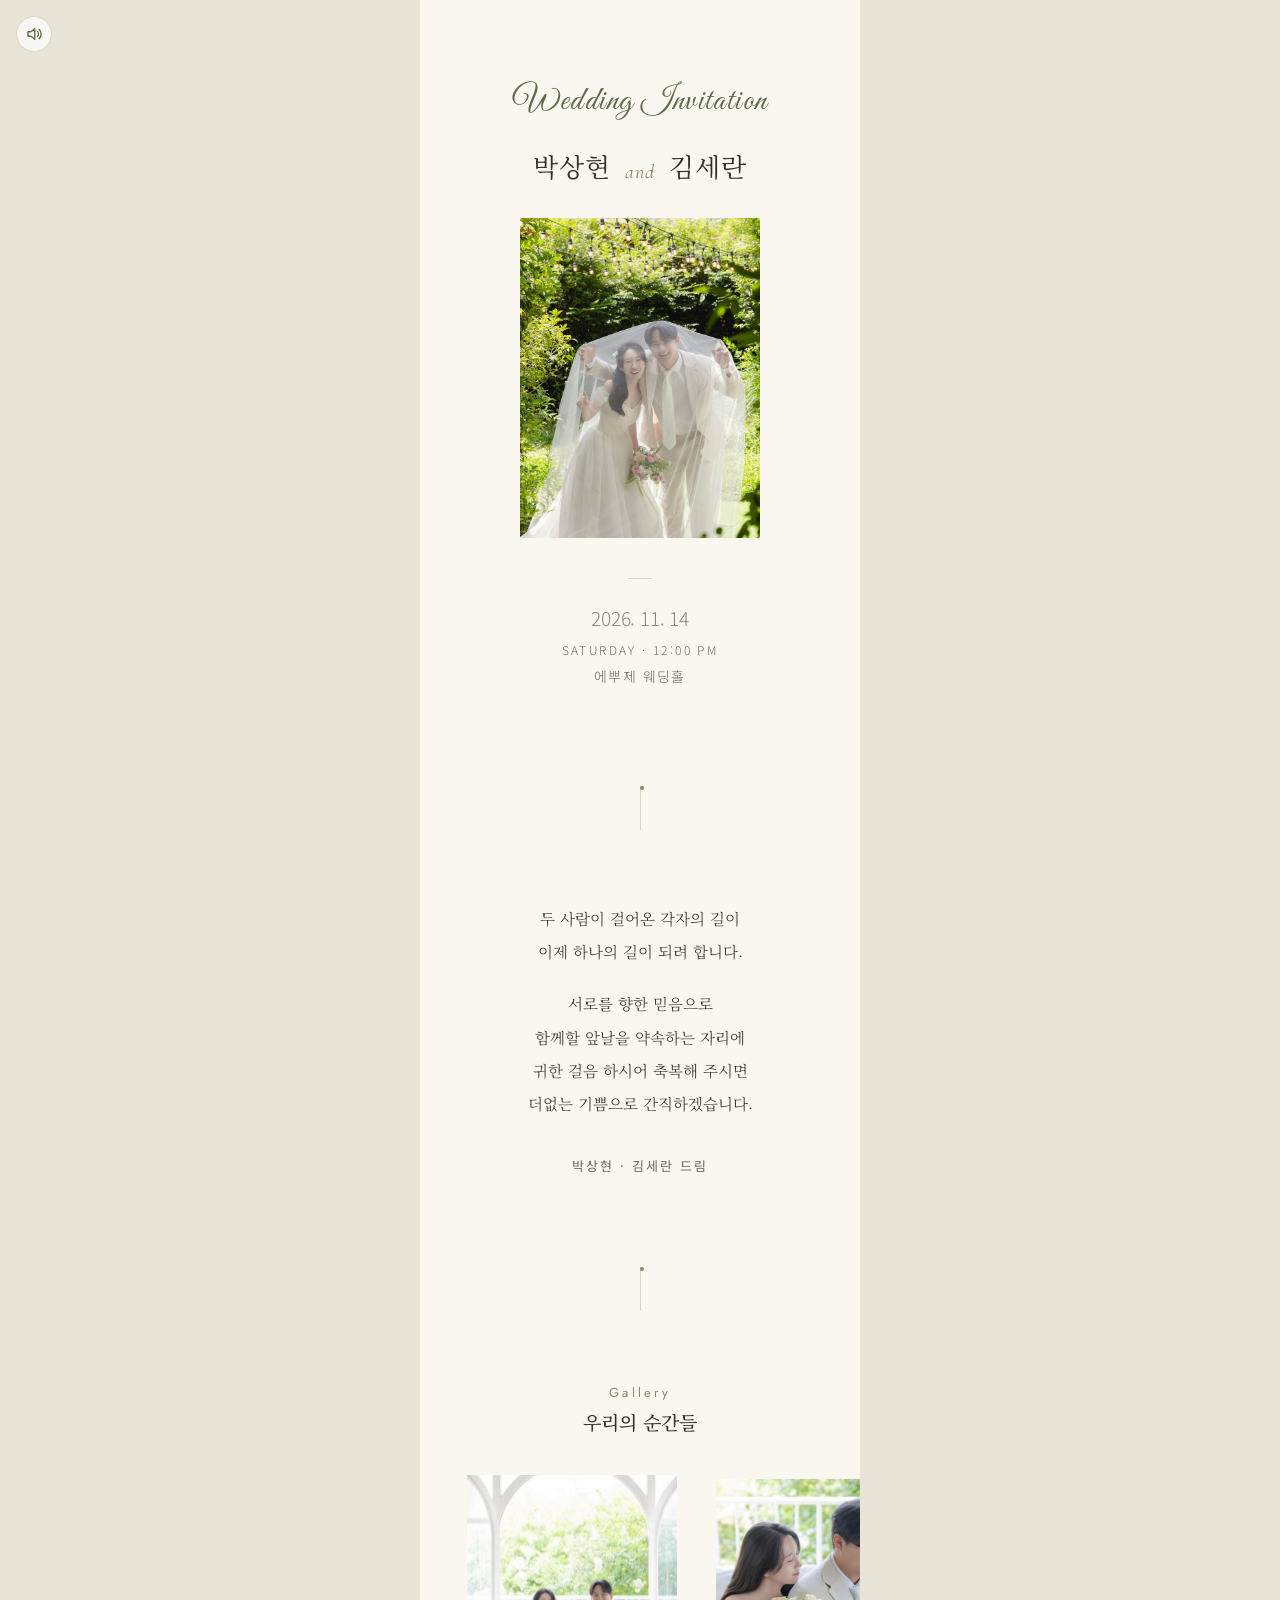
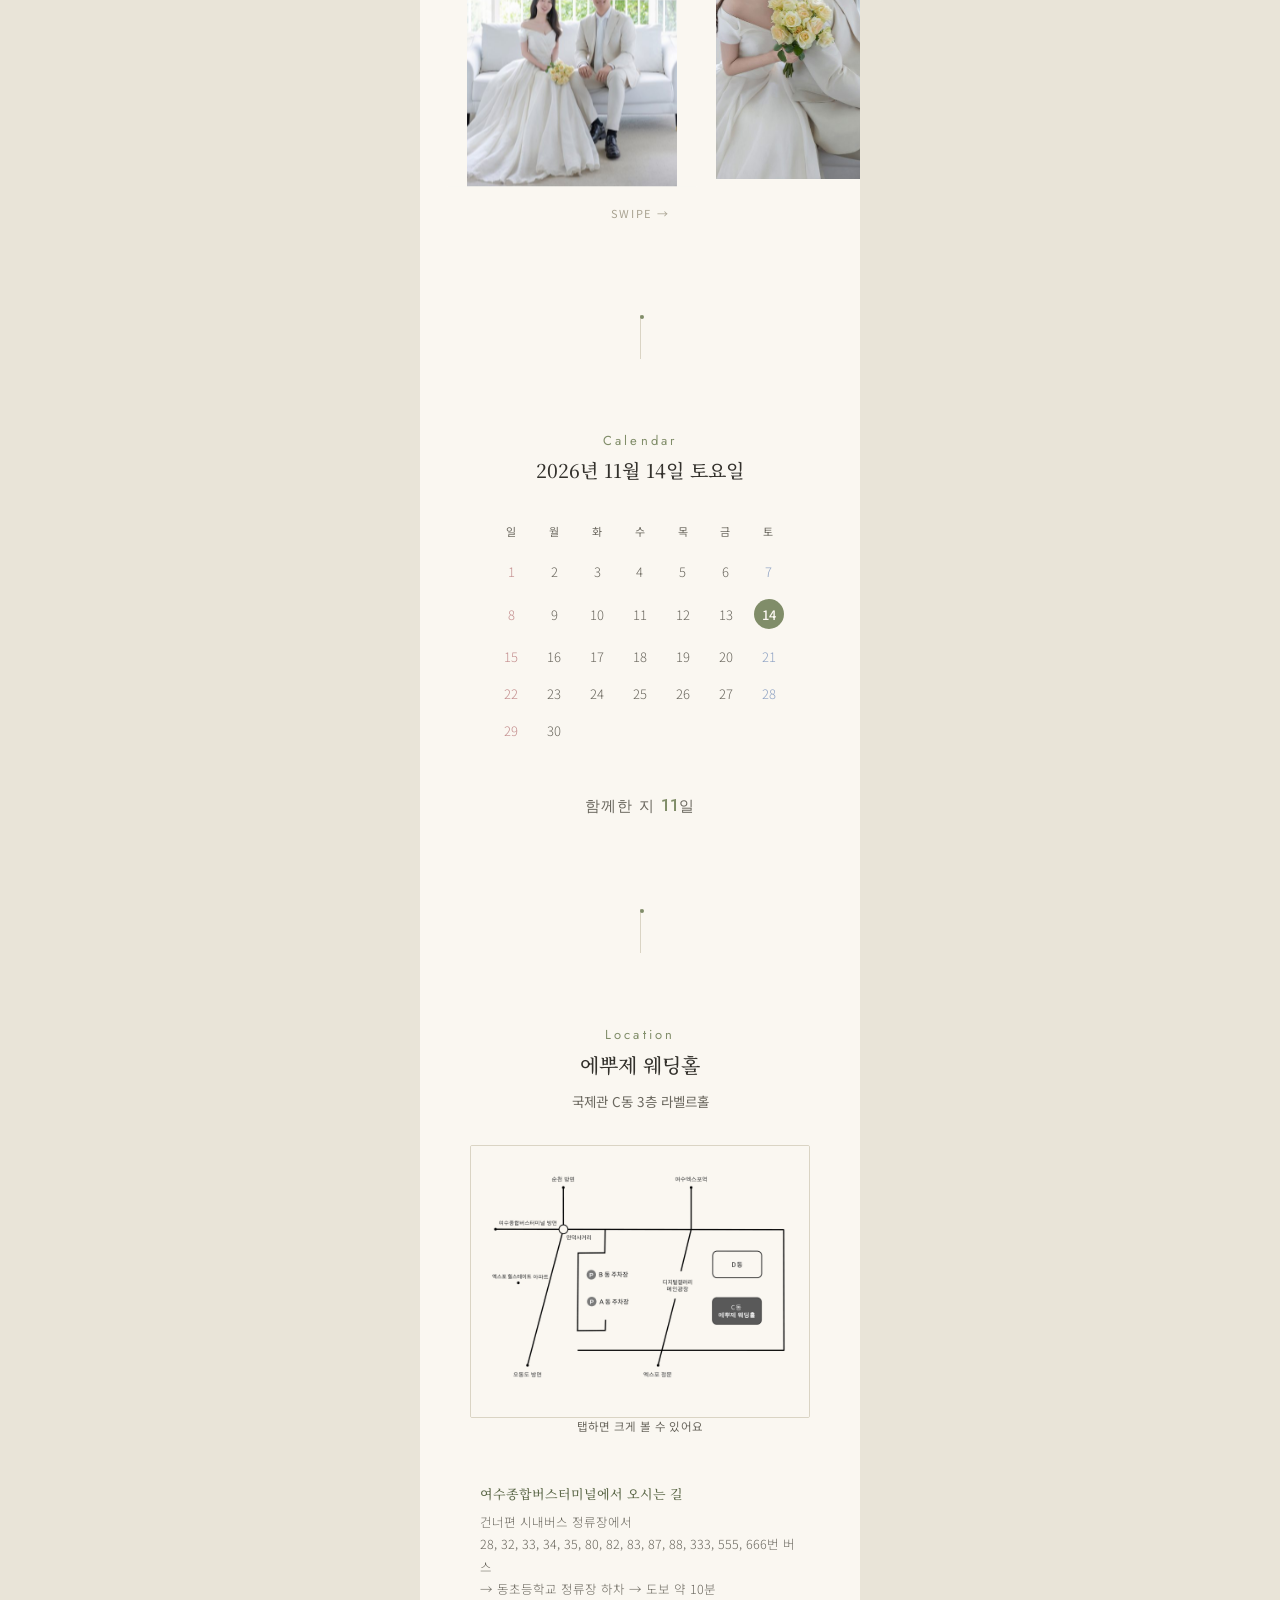
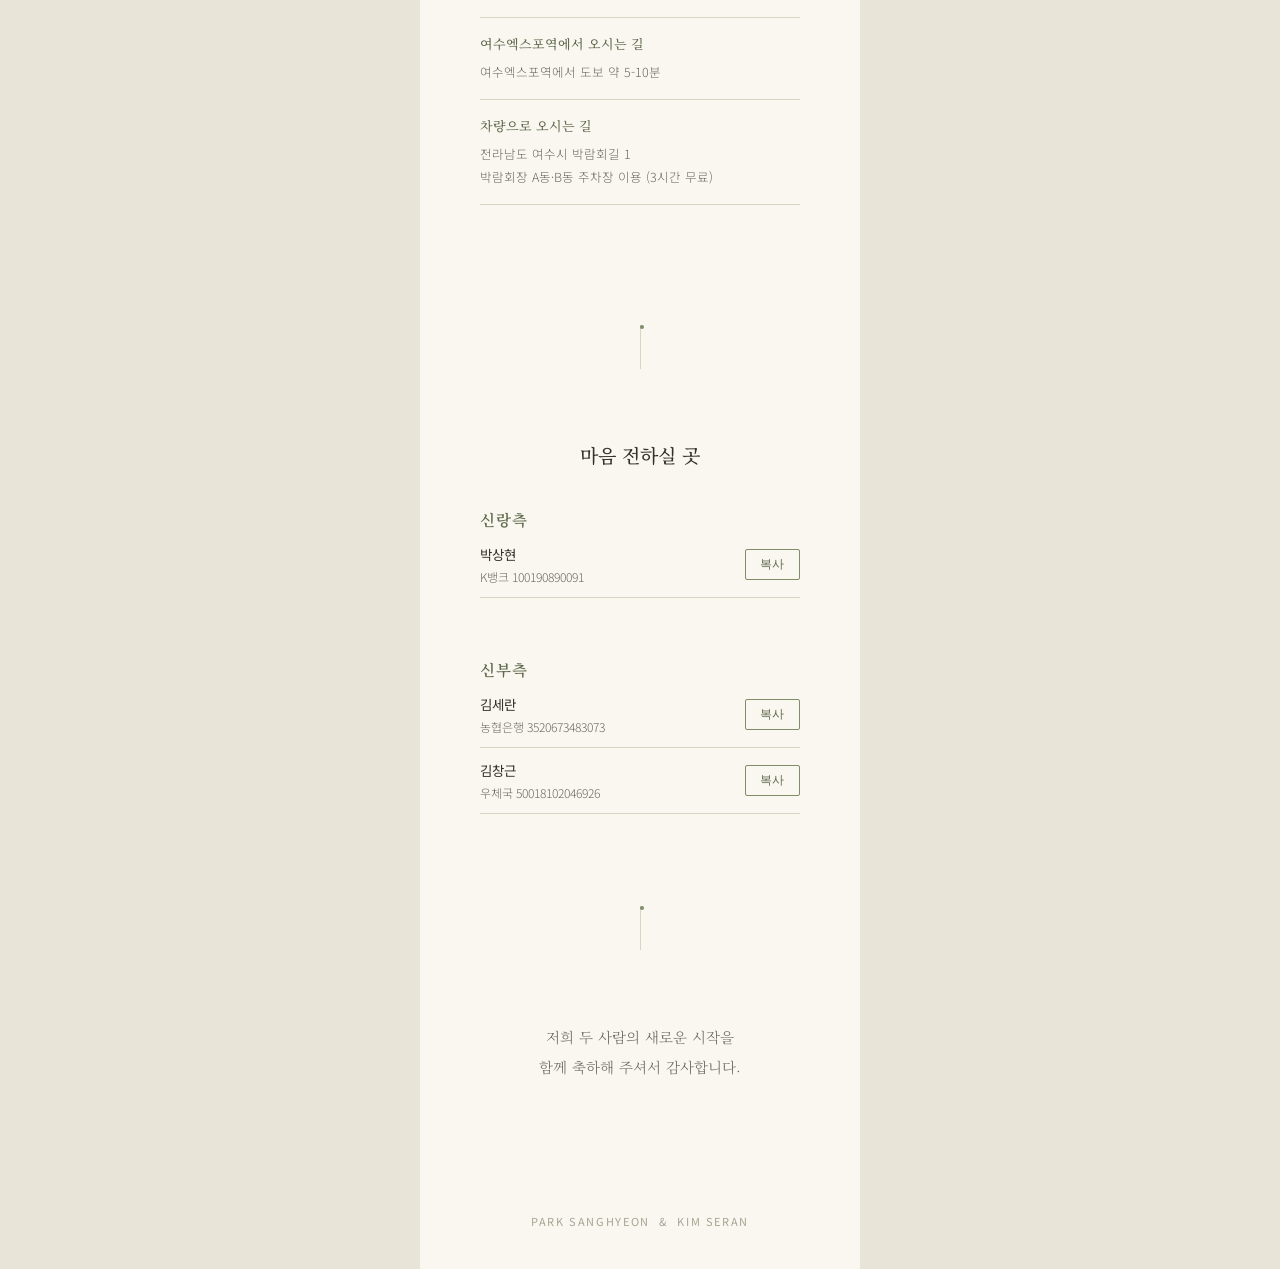
==== commit fb498133: "Increase gap between groom/bride account groups and enlarge side labels Co-Authored-By: Claude Sonne" ====
--- a/index.html
+++ b/index.html
@@ -27,7 +27,7 @@
 <link rel="preconnect" href="https://fonts.googleapis.com">
 <link rel="preconnect" href="https://fonts.gstatic.com" crossorigin>
 <link href="https://fonts.googleapis.com/css2?family=Song+Myung&family=Noto+Serif+KR:wght@300;400;500;600&family=Cormorant+Garamond:ital,wght@0,300;0,400;1,400&family=Jost:wght@300;400;500&family=Great+Vibes&family=Noto+Sans+KR:wght@300;400;500&display=swap" rel="stylesheet">
-<link rel="stylesheet" href="style.css">
+<link rel="stylesheet" href="style.css?v=20260920b">
 </head>
 <body>
 <div class="scroll-progress" id="scrollProgress"></div>
@@ -205,7 +205,7 @@
   <img id="mapModalImg" src="images/map.png" alt="에뿌제 웨딩홀 오시는 길 약도">
 </div>
 
-<script src="script.js"></script>
+<script src="script.js?v=20260920"></script>
 
 </body>
 </html>
--- a/style.css
+++ b/style.css
@@ -673,13 +673,13 @@
   }
   .acc-group{
     max-width: 320px;
-    margin: 0 auto 44px;
+    margin: 0 auto 60px;
     text-align: left;
   }
   .acc-group:last-child{ margin-bottom: 0; }
   .acc-side{
     font-family: 'Noto Serif KR', serif;
-    font-size: 13.5px;
+    font-size: 15.5px;
     font-weight: 600;
     color: var(--sage-deep);
     margin-bottom: 2px;
